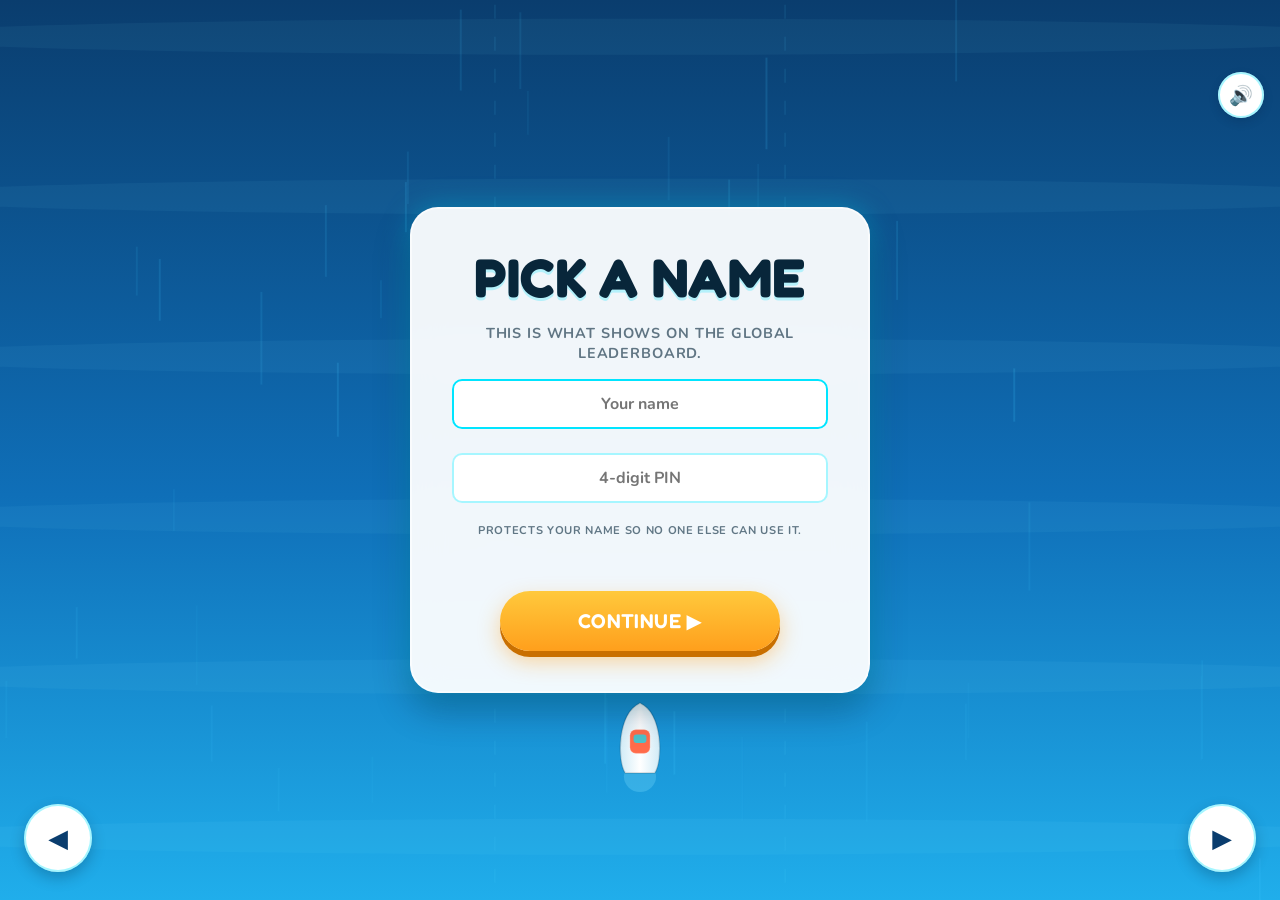
==== index.html @ 31ca4f51 "Update index.html" ====
<!DOCTYPE html>
<html lang="en">
<head>
<meta charset="UTF-8" />
<meta name="viewport" content="width=device-width, initial-scale=1, maximum-scale=1, user-scalable=no, viewport-fit=cover" />
<meta name="theme-color" content="#0A3D6E" />
<meta name="description" content="Icebreaker Run — dodge icebergs, unlock boats, and beat 50 levels in this bright arcade boat game." />
<title>Icebreaker Run</title>
<link rel="icon" href="/favicon.ico" sizes="any" />
<link rel="icon" type="image/png" sizes="16x16" href="/favicon-16x16.png" />
<link rel="icon" type="image/png" sizes="32x32" href="/favicon-32x32.png" />
<link rel="icon" type="image/png" sizes="192x192" href="/favicon-192x192.png" />
<link rel="apple-touch-icon" href="/apple-touch-icon.png" />
<!-- AdSense / H5 Games Ads — required on this page for adBreak() to worvk here,
     separate from the site-verification snippet on your root domain.
     data-adbreak-test="on" = TEST MODE: shows mock ads, no real requests sent.
     Remove that attribute once you're approved for H5 Games Ads and want live ads. -->
<script async data-adbreak-test="on" src="https://pagead2.googlesyndication.com/pagead/js/adsbygoogle.js?client=ca-pub-8361977653483407" crossorigin="anonymous"></script>
<!-- Monetag / PropellerAds Push SDK -->
<meta name="pushsdk" content="2bccb894e86cc6fc22b6e945ffdd00ef">
<script>
  window.adsbygoogle = window.adsbygoogle || [];
  var adBreak = adConfig = function (o) { adsbygoogle.push(o); };
</script>
<link rel="preconnect" href="https://fonts.googleapis.com" />
<link rel="preconnect" href="https://fonts.gstatic.com" crossorigin />
<link href="https://fonts.googleapis.com/css2?family=Fredoka:wght@500;600;700&family=Nunito:wght@600;700;800&display=swap" rel="stylesheet" />
<link rel="stylesheet" href="css/variables.css" />
<link rel="stylesheet" href="css/base.css" />
<link rel="stylesheet" href="css/ui.css" />
<link rel="stylesheet" href="css/responsive.css" />
</head>
<body>
<div id="game-root">
  <canvas id="game-canvas" aria-hidden="true"></canvas>

  <!-- HUD (visible during gameplay) -->
  <div id="hud">
    <div class="hud-scores" aria-live="polite">
      <div class="row"><span class="label">Score</span><span class="value" id="hud-score">0</span></div>
      <div class="row hud-row-secondary"><span class="icon">🪙</span><span class="value" id="hud-coins">0</span></div>
    </div>

    <!-- Survival Run: lives + health bar -->
    <div id="hud-survival" class="hud-survival hidden">
      <div id="hud-lives" class="hud-lives"></div>
      <div class="health-bar-track"><div id="hud-health-fill" class="health-bar-fill"></div></div>
    </div>

    <!-- Race Mode: live position + progress -->
    <div id="hud-race" class="hud-race hidden">
      <div id="hud-race-position" class="race-position-pill">1st</div>
      <div class="race-progress-track"><div id="hud-race-progress-fill" class="race-progress-fill"></div></div>
    </div>

    <div class="hud-ability" id="hud-ability">
      <button id="btn-ability" class="ability-btn hidden" aria-label="Activate ability">🛡️</button>
      <div id="hud-dodges" class="dodge-pill hidden">❄️ <span id="hud-dodges-count">3</span> DODGES</div>
      <div id="hud-shield-timer" class="shield-pill hidden">🛡️ <span id="hud-shield-seconds">5.0</span>s</div>
    </div>
    <div class="hud-actions">
      <button id="btn-pause" class="btn btn--icon" aria-label="Pause game">⏸</button>
    </div>
  </div>

  <!-- Active power-up effects strip -->
  <div id="hud-powerup-effects" class="hud-powerup-effects"></div>

  <!-- Mute toggle (always reachable) -->
  <button id="btn-mute" class="btn btn--icon" aria-label="Toggle sound" aria-pressed="false">🔊</button>

  <!-- Main Menu -->
  <section id="screen-menu" class="screen visible" aria-label="Main menu">
    <div class="panel panel--menu">
      <div class="coin-chip" id="menu-coin-chip"><span class="icon">🪙</span><span id="menu-coins">0</span></div>
      <h1 class="title">ICEBREAKER<br /><span class="title-accent">RUN</span></h1>
      <p class="subtitle">Dodge the ice. Outrun the cold.</p>
      <div class="menu-score">
        <span class="label">High Score</span>
        <span class="value" id="menu-high-score">0</span>
      </div>
      <button id="btn-play-menu" class="btn btn--primary btn--pulse">▶ PLAY</button>
      <button id="btn-boat-shop-open-menu" class="btn btn--secondary">🚤 SHOP</button>
      <button id="btn-leaderboard-open-menu" class="btn btn--secondary">🏆 LEADERBOARD</button>
    </div>
    <div class="menu-bottom-bar">
      <div class="menu-bottom-bar-tray">
        <button id="btn-redeem-open" class="menu-bottom-btn" aria-label="Redeem code">
          <span class="menu-bottom-btn-icon">🎁</span>
          <span class="menu-bottom-btn-label">CODES</span>
        </button>
        <button id="btn-settings-open" class="menu-bottom-btn" aria-label="Settings">
          <span class="menu-bottom-btn-icon">⚙️</span>
          <span class="menu-bottom-btn-label">SETTINGS</span>
        </button>
        <button id="btn-play" class="menu-bottom-btn menu-bottom-btn--play btn--pulse" aria-label="Play">
          <span class="menu-bottom-btn-icon menu-bottom-btn-icon--play">▶</span>
          <span class="menu-bottom-btn-label">PLAY</span>
        </button>
        <button id="btn-leaderboard-open" class="menu-bottom-btn" aria-label="Leaderboard">
          <span class="menu-bottom-btn-icon">🏆</span>
          <span class="menu-bottom-btn-label">RANKS</span>
        </button>
        <button id="btn-boat-shop-open" class="menu-bottom-btn" aria-label="Shop">
          <span class="menu-bottom-btn-icon">🚤</span>
          <span class="menu-bottom-btn-label">SHOP</span>
        </button>
      </div>
    </div>
  </section>

  <!-- Mode Select -->
  <section id="screen-mode-select" class="screen" aria-label="Select game mode">
    <div class="panel panel--wide">
      <div class="panel-header">
        <button id="btn-mode-select-back" class="btn btn--icon" aria-label="Back">←</button>
        <h2 class="title title--sm">SELECT MODE</h2>
        <div class="spacer"></div>
      </div>
      <div class="mode-carousel-wrap">
        <button id="btn-mode-prev" class="mode-nav-arrow" aria-label="Previous modes">‹</button>
        <div id="mode-carousel" class="mode-carousel">
          <div class="mode-page">
            <button id="btn-mode-endless" class="mode-card">
              <span class="mode-card-icon">♾️</span>
              <span class="mode-card-title">ENDLESS</span>
            </button>
            <button id="btn-mode-levels" class="mode-card">
              <span class="mode-card-icon">🏁</span>
              <span class="mode-card-title">LEVELS</span>
            </button>
          </div>
          <div class="mode-page">
            <button id="btn-mode-survival" class="mode-card">
              <span class="mode-card-icon">❤️</span>
              <span class="mode-card-title">SURVIVAL RUN</span>
            </button>
            <button id="btn-mode-race" class="mode-card">
              <span class="mode-card-icon">🚤</span>
              <span class="mode-card-title">RACE</span>
            </button>
          </div>
          <div class="mode-page">
            <button id="btn-mode-daily" class="mode-card mode-card--wide">
              <span class="mode-card-icon">🗓️</span>
              <span class="mode-card-title">DAILY CHALLENGE</span>
            </button>
          </div>
        </div>
        <button id="btn-mode-next" class="mode-nav-arrow" aria-label="Next modes">›</button>
      </div>
      <div id="mode-carousel-dots" class="mode-carousel-dots"></div>
    </div>
  </section>

  <!-- Level Select -->
  <section id="screen-level-select" class="screen" aria-label="Select level">
    <div class="panel panel--wide panel--scrollable">
      <div class="panel-header">
        <button id="btn-level-select-back" class="btn btn--icon" aria-label="Back">←</button>
        <h2 class="title title--sm">LEVELS</h2>
        <div class="coin-chip coin-chip--sm"><span class="icon">🪙</span><span id="level-select-coins">0</span></div>
      </div>
      <div id="level-grid" class="level-grid"></div>
    </div>
  </section>

  <!-- Boat / Obstacle Shop -->
  <section id="screen-boat-shop" class="screen" aria-label="Shop">
    <div class="panel panel--wide panel--scrollable">
      <div class="panel-header">
        <button id="btn-boat-shop-back" class="btn btn--icon" aria-label="Back">←</button>
        <h2 class="title title--sm">SHOP</h2>
        <div class="coin-chip coin-chip--sm"><span class="icon">🪙</span><span id="shop-coins">0</span></div>
      </div>
      <div class="shop-tabs">
        <button id="btn-shop-tab-boats" class="shop-tab shop-tab--active">🚤 BOATS</button>
        <button id="btn-shop-tab-obstacles" class="shop-tab">🧊 OBSTACLES</button>
        <button id="btn-shop-tab-iceberg-skins" class="shop-tab">❄️ ICE SKINS</button>
        <button id="btn-shop-tab-backgrounds" class="shop-tab">🌊 BACKGROUNDS</button>
      </div>
      <div id="boat-grid" class="boat-grid"></div>
      <div id="obstacle-grid" class="boat-grid hidden"></div>
      <div id="iceberg-skin-grid" class="boat-grid hidden"></div>
      <div id="background-grid" class="boat-grid hidden"></div>
    </div>
  </section>

  <!-- Pause Screen -->
  <section id="screen-pause" class="screen screen--overlay" aria-label="Paused">
    <div class="panel">
      <h2 class="title title--sm">PAUSED</h2>
      <div class="button-stack">
        <button id="btn-resume" class="btn btn--primary">▶ RESUME</button>
        <button id="btn-pause-main-menu" class="btn btn--secondary">MAIN MENU</button>
      </div>
    </div>
  </section>

  <!-- Level Complete Screen -->
  <section id="screen-level-complete" class="screen screen--overlay" aria-label="Level complete">
    <div class="panel panel--celebrate">
      <span class="badge badge--success visible">⭐ LEVEL COMPLETE!</span>
      <h2 class="title title--sm" id="levelcomplete-heading">LEVEL 1 COMPLETE!</h2>
      <div class="score-grid">
        <div class="score-block">
          <span class="label">Score</span>
          <span class="value" id="levelcomplete-score">0</span>
        </div>
        <div class="score-block">
          <span class="label">Reward</span>
          <span class="value value--gold" id="levelcomplete-coins">+10 🪙</span>
        </div>
      </div>
      <div class="button-stack">
        <button id="btn-next-level" class="btn btn--primary">NEXT LEVEL ▶</button>
        <button id="btn-level-complete-back" class="btn btn--secondary">BACK TO LEVELS</button>
      </div>
    </div>
  </section>

  <!-- Game Over Screen -->
  <section id="screen-gameover" class="screen screen--overlay" aria-label="Game over">
    <div class="panel">
      <span id="new-record-badge" class="badge">★ NEW HIGH SCORE!</span>
      <h2 class="title title--sm" id="gameover-heading">GAME OVER</h2>
      <div class="score-grid">
        <div class="score-block">
          <span class="label">Score</span>
          <span class="value" id="gameover-score">0</span>
        </div>
        <div class="score-block">
          <span class="label">Best</span>
          <span class="value" id="gameover-best">0</span>
        </div>
        <div class="score-block hidden" id="gameover-coins-block">
          <span class="label">Coins</span>
          <span class="value value--gold" id="gameover-coins">+0 🪙</span>
        </div>
      </div>
      <div class="button-stack">
        <button id="btn-watch-ad-revive" class="btn btn--revive hidden">📺 WATCH AD — REVIVE</button>
        <button id="btn-play-again" class="btn btn--primary">↻ RETRY</button>
        <button id="btn-share-score" class="btn btn--secondary">📤 SHARE SCORE</button>
        <button id="btn-gameover-main-menu" class="btn btn--secondary">MAIN MENU</button>
      </div>
    </div>
  </section>

  <!-- Survival Run: repair checkpoint modal -->
  <section id="screen-checkpoint" class="screen screen--overlay" aria-label="Repair checkpoint">
    <div class="panel">
      <span class="badge badge--success visible">🔧 CHECKPOINT</span>
      <h2 class="title title--sm">REPAIR YOUR BOAT?</h2>
      <div class="health-bar-track health-bar-track--modal"><div id="checkpoint-health-fill" class="health-bar-fill"></div></div>
      <p class="subtitle" id="checkpoint-health-label">HEALTH 100%</p>
      <div class="button-stack">
        <button id="btn-checkpoint-repair" class="btn btn--primary">🔧 REPAIR — 10 🪙</button>
        <button id="btn-checkpoint-skip" class="btn btn--secondary">SKIP</button>
      </div>
    </div>
  </section>

  <!-- Race Mode: countdown overlay -->
  <section id="screen-race-countdown" class="screen screen--overlay" aria-label="Race starting">
    <div class="panel panel--celebrate">
      <span class="badge badge--success visible">🚤 GET READY</span>
      <h2 class="title" id="race-countdown-number">3</h2>
    </div>
  </section>

  <!-- Race Mode: results screen -->
  <section id="screen-race-results" class="screen screen--overlay" aria-label="Race results">
    <div class="panel panel--celebrate">
      <span class="badge badge--success visible" id="race-results-badge">🏆 YOU WON!</span>
      <h2 class="title title--sm" id="race-results-heading">1ST PLACE</h2>
      <div class="score-grid">
        <div class="score-block">
          <span class="label">Score</span>
          <span class="value" id="race-results-score">0</span>
        </div>
        <div class="score-block">
          <span class="label">Reward</span>
          <span class="value value--gold" id="race-results-coins">+0 🪙</span>
        </div>
      </div>
      <div class="button-stack">
        <button id="btn-race-results-retry" class="btn btn--primary">↻ RACE AGAIN</button>
        <button id="btn-race-results-menu" class="btn btn--secondary">MAIN MENU</button>
      </div>
    </div>
  </section>

  <!-- Settings Screen -->
  <section id="screen-settings" class="screen screen--overlay" aria-label="Settings">
    <div class="panel">
      <div class="settings-header">
        <h2 class="title title--sm">SETTINGS</h2>
        <button id="btn-settings-close" class="btn btn--icon" aria-label="Close settings">✕</button>
      </div>
      <div class="settings-list">
        <div class="settings-row">
          <span class="settings-label">Sound Effects</span>
          <label class="switch">
            <input type="checkbox" id="toggle-sfx" checked />
            <span class="track"></span>
          </label>
        </div>
        <div class="settings-row">
          <span class="settings-label">Background Music</span>
          <label class="switch">
            <input type="checkbox" id="toggle-music" checked />
            <span class="track"></span>
          </label>
        </div>
        <div class="settings-row">
          <span class="settings-label">Touch Controls</span>
          <label class="switch">
            <input type="checkbox" id="toggle-touch" checked />
            <span class="track"></span>
          </label>
        </div>
        <div class="settings-row">
          <span class="settings-label">Reduced Effects</span>
          <label class="switch">
            <input type="checkbox" id="toggle-reduced-fx" />
            <span class="track"></span>
          </label>
        </div>
      </div>
    </div>
  </section>

  <!-- On-screen touch controls -->
  <div id="touch-controls">
    <button id="btn-left" class="touch-btn" aria-label="Move left">◀</button>
    <button id="btn-right" class="touch-btn" aria-label="Move right">▶</button>
  </div>

  <!-- First-launch username prompt (shown once, before the main menu, until
       a name is set) -->
  <section id="screen-username" class="screen" aria-label="Choose a username">
    <div class="panel">
      <h2 class="title title--sm">PICK A NAME</h2>
      <p class="subtitle">This is what shows on the global leaderboard.</p>
      <input
        id="username-input"
        class="text-input"
        type="text"
        maxlength="16"
        autocomplete="off"
        autocapitalize="off"
        spellcheck="false"
        placeholder="Your name"
      />
      <input
        id="username-pin-input"
        class="text-input"
        type="tel"
        inputmode="numeric"
        pattern="[0-9]*"
        maxlength="4"
        autocomplete="off"
        placeholder="4-digit PIN"
        style="margin-top: 8px;"
      />
      <p class="subtitle" style="font-size: 0.7rem; margin-top: 4px;">Protects your name so no one else can use it.</p>
      <p id="username-error" class="field-error"></p>
      <div class="button-stack">
        <button id="btn-username-submit" class="btn btn--primary">CONTINUE ▶</button>
      </div>
    </div>
  </section>

  <!-- Global Leaderboard -->
  <section id="screen-leaderboard" class="screen" aria-label="Leaderboard">
    <div class="panel panel--wide panel--scrollable">
      <div class="panel-header">
        <button id="btn-leaderboard-back" class="btn btn--icon" aria-label="Back">←</button>
        <h2 class="title title--sm">LEADERBOARD</h2>
        <div class="spacer"></div>
      </div>
      <div class="shop-tabs leaderboard-tabs">
        <button id="btn-leaderboard-tab-alltime" class="shop-tab shop-tab--active">ALL-TIME</button>
        <button id="btn-leaderboard-tab-daily" class="shop-tab">🗓️ DAILY</button>
        <button id="btn-leaderboard-tab-weekly" class="shop-tab">📅 WEEKLY</button>
      </div>
      <p id="leaderboard-status" class="subtitle hidden">Loading…</p>
      <div id="leaderboard-list" class="leaderboard-list"></div>
    </div>
  </section>

  <!-- Redeem Code -->
  <section id="screen-redeem" class="screen" aria-label="Redeem a code">
    <div class="panel">
      <h2 class="title title--sm">REDEEM CODE</h2>
      <p class="subtitle">Got a code? Enter it below.</p>
      <input
        id="redeem-input"
        class="text-input"
        type="text"
        maxlength="32"
        autocomplete="off"
        autocapitalize="off"
        spellcheck="false"
        placeholder="CODE"
      />
      <p id="redeem-error" class="field-error"></p>
      <div class="button-stack">
        <button id="btn-redeem-submit" class="btn btn--primary">REDEEM</button>
        <button id="btn-redeem-back" class="btn btn--secondary">BACK</button>
      </div>
    </div>
  </section>
</div>
<script type="module" src="js/main.js"></script>
</body>
</html>
---- css/variables.css ----
/* variables.css — design tokens shared across the whole UI
   v2: brighter, more saturated "mobile arcade game" palette. */

:root {
  --color-ocean-deep: #0A3D6E;
  --color-ocean-mid: #0F6FB8;
  --color-ocean-light: #20AEEB;

  --color-water-1: #3FC6FF;
  --color-water-2: #8CE8FF;

  --color-ice-light: #FFFFFF;
  --color-ice-mid: #D7F5FF;
  --color-ice-dark: #9FDCF2;

  --color-accent: #00E5FF;
  --color-accent-warm: #FFC93C;
  --color-danger: #FF4D6D;
  --color-success: #3CE87A;
  --color-gold: #FFD447;

  --color-text-primary: #08263A;
  --color-text-on-dark: #FFFFFF;
  --color-text-secondary: rgba(8, 38, 58, 0.62);
  --color-text-secondary-on-dark: rgba(255, 255, 255, 0.75);

  --panel-bg: rgba(255, 255, 255, 0.94);
  --panel-border: rgba(0, 229, 255, 0.35);
  --panel-blur: 16px;

  --radius-lg: 28px;
  --radius-md: 18px;
  --radius-sm: 10px;

  --shadow-glow: 0 0 28px rgba(0, 229, 255, 0.35);
  --shadow-soft: 0 16px 34px rgba(4, 30, 54, 0.35);

  --font-display: 'Fredoka', 'Segoe UI', system-ui, -apple-system, sans-serif;
  --font-body: 'Nunito', 'Segoe UI', system-ui, -apple-system, sans-serif;

  --transition-fast: 130ms ease;
  --transition-medium: 260ms cubic-bezier(0.22, 1, 0.36, 1);
  --transition-bounce: 420ms cubic-bezier(0.34, 1.56, 0.64, 1);

  --safe-top: env(safe-area-inset-top, 0px);
  --safe-bottom: env(safe-area-inset-bottom, 0px);
  --safe-left: env(safe-area-inset-left, 0px);
  --safe-right: env(safe-area-inset-right, 0px);
}
---- css/base.css ----
/* base.css — reset, layout, canvas */

* {
  box-sizing: border-box;
}

html,
body {
  margin: 0;
  padding: 0;
  width: 100%;
  height: 100%;
  overflow: hidden;
  background: var(--color-ocean-deep);
  color: var(--color-text-primary);
  font-family: var(--font-body);
  -webkit-tap-highlight-color: transparent;
  overscroll-behavior: none;
}

#game-root {
  position: relative;
  width: 100%;
  height: 100%;
  height: 100dvh;
  overflow: hidden;
  touch-action: none;
  background: var(--color-ocean-deep);
}

#game-canvas {
  position: absolute;
  inset: 0;
  display: block;
  width: 100%;
  height: 100%;
}

button {
  font-family: inherit;
  cursor: pointer;
  border: none;
  background: none;
  color: inherit;
}

button:focus-visible,
input:focus-visible,
a:focus-visible {
  outline: 3px solid var(--color-accent);
  outline-offset: 2px;
}

h1,
h2,
p {
  margin: 0;
}

.hidden {
  display: none !important;
}

@media (prefers-reduced-motion: reduce) {
  * {
    animation-duration: 0.01ms !important;
    animation-iteration-count: 1 !important;
    transition-duration: 0.01ms !important;
  }
}
---- css/ui.css ----
/* ui.css — HUD, menu, mode/level/shop screens, pause, game over, settings, touch controls */

.screen {
  position: absolute;
  inset: 0;
  display: none;
  align-items: center;
  justify-content: center;
  flex-direction: column;
  padding: calc(24px + var(--safe-top)) calc(20px + var(--safe-right)) calc(24px + var(--safe-bottom))
    calc(20px + var(--safe-left));
  text-align: center;
  z-index: 10;
  opacity: 0;
  transition: opacity var(--transition-medium);
  pointer-events: none;
}

.screen.visible {
  display: flex;
  opacity: 1;
  pointer-events: auto;
  /* #game-root sets touch-action:none globally so gameplay swipes don't
     trigger page scroll/zoom — but that inherits down into every overlay
     panel too, silently breaking touch-drag scrolling anywhere a list is
     taller than its container (level select, shop grids, leaderboard).
     Menus/lists aren't gameplay surfaces, so re-allow vertical touch
     panning here specifically. */
  touch-action: pan-y;
}

.screen--overlay {
  background: rgba(6, 26, 44, 0.55);
  backdrop-filter: blur(6px);
}

.panel {
  background: var(--panel-bg);
  border: 2px solid rgba(255, 255, 255, 0.6);
  border-radius: var(--radius-lg);
  box-shadow: var(--shadow-soft), var(--shadow-glow);
  backdrop-filter: blur(var(--panel-blur));
  padding: 32px 28px;
  max-width: 420px;
  width: 100%;
  display: flex;
  flex-direction: column;
  align-items: center;
  gap: 16px;
  animation: panelIn var(--transition-bounce) both;
  color: var(--color-text-primary);
}

.panel--menu {
  position: relative;
  padding-top: 44px;
}

.menu-ad-slot {
  width: 100%;
  max-width: 320px;
  margin: 4px auto 0;
  display: flex;
  justify-content: center;
  overflow: hidden;
}

.menu-bottom-bar {
  position: absolute;
  left: 0;
  right: 0;
  bottom: calc(20px + var(--safe-bottom));
  display: flex;
  justify-content: center;
  z-index: 2;
}

.menu-bottom-bar-tray {
  display: flex;
  align-items: center;
  gap: 6px;
  width: 100%;
  max-width: 460px;
  margin: 0 calc(16px + var(--safe-left)) 0 calc(16px + var(--safe-right));
  padding: 10px 14px;
  border-radius: 999px;
  background: rgba(255, 255, 255, 0.55);
  backdrop-filter: blur(6px);
  box-shadow: inset 0 0 0 1.5px rgba(255, 255, 255, 0.6), 0 6px 18px rgba(4, 30, 54, 0.16);
}

.menu-bottom-btn {
  display: flex;
  flex: 1;
  flex-direction: column;
  align-items: center;
  gap: 2px;
  background: none;
  border: none;
  padding: 4px 2px;
  color: var(--color-text-secondary);
  cursor: pointer;
}

.menu-bottom-btn-icon {
  width: 42px;
  height: 42px;
  display: flex;
  align-items: center;
  justify-content: center;
  border-radius: 50%;
  background: linear-gradient(160deg, #ffffff, #eaf7fd);
  box-shadow: inset 0 0 0 2px var(--panel-border), 0 3px 8px rgba(4, 30, 54, 0.14);
  font-size: 1.15rem;
  transition: transform var(--transition-fast), box-shadow var(--transition-fast);
}

.menu-bottom-btn:active .menu-bottom-btn-icon {
  transform: translateY(2px) scale(0.96);
  box-shadow: inset 0 0 0 2px var(--panel-border), 0 1px 4px rgba(4, 30, 54, 0.14);
}

.menu-bottom-btn-label {
  font-family: var(--font-display);
  font-size: 0.58rem;
  font-weight: 700;
  letter-spacing: 0.03em;
  color: var(--color-ocean-deep);
  opacity: 0.75;
}

/* --- Center PLAY button: bigger, elevated above the bar, primary color --- */

.menu-bottom-btn--play {
  transform: translateY(-16px);
}

.menu-bottom-btn-icon--play {
  width: 66px;
  height: 66px;
  font-size: 1.6rem;
  color: #ffffff;
  background: linear-gradient(180deg, var(--color-accent-warm), #ff9f1c);
  box-shadow: 0 5px 0 #c96f00, 0 8px 18px rgba(255, 159, 28, 0.45);
}

.menu-bottom-btn--play:active .menu-bottom-btn-icon--play {
  transform: translateY(3px) scale(0.97);
  box-shadow: 0 2px 0 #c96f00, 0 4px 10px rgba(255, 159, 28, 0.4);
}

.menu-bottom-btn--play .menu-bottom-btn-label {
  color: var(--color-accent-warm-deep, #c96f00);
  opacity: 1;
}

.panel--wide {
  max-width: 560px;
}

.panel--scrollable {
  max-height: min(88vh, 720px);
}

.panel--scrollable .level-grid,
.panel--scrollable .boat-grid {
  overflow-y: auto;
  padding-right: 4px;
}

.panel--celebrate {
  border-color: rgba(255, 212, 71, 0.75);
}

@keyframes panelIn {
  from {
    opacity: 0;
    transform: translateY(18px) scale(0.94);
  }
  to {
    opacity: 1;
    transform: translateY(0) scale(1);
  }
}

/* --- Title / branding --- */

.title {
  font-family: var(--font-display);
  font-size: clamp(2.1rem, 8.5vw, 3.2rem);
  font-weight: 700;
  letter-spacing: 0.01em;
  color: var(--color-text-primary);
  text-shadow: 0 3px 0 rgba(0, 229, 255, 0.25);
  line-height: 1.05;
}

.title--sm {
  font-size: clamp(1.3rem, 6vw, 1.7rem);
}

.title-accent {
  color: var(--color-ocean-mid);
}

.subtitle {
  color: var(--color-text-secondary);
  font-weight: 700;
  font-size: 0.9rem;
  letter-spacing: 0.06em;
  text-transform: uppercase;
}

/* --- Buttons --- */

.btn {
  position: relative;
  display: inline-flex;
  align-items: center;
  justify-content: center;
  gap: 8px;
  padding: 16px 32px;
  border-radius: 999px;
  font-family: var(--font-display);
  font-size: 1.05rem;
  font-weight: 600;
  letter-spacing: 0.02em;
  color: #ffffff;
  background: linear-gradient(180deg, var(--color-water-1), var(--color-ocean-mid));
  box-shadow: 0 6px 0 rgba(6, 60, 100, 0.55), 0 10px 20px rgba(6, 60, 100, 0.3);
  transition: transform var(--transition-fast), box-shadow var(--transition-fast);
  width: 100%;
  max-width: 280px;
}

.btn:hover {
  transform: translateY(-2px);
}

.btn:active {
  transform: translateY(3px);
  box-shadow: 0 3px 0 rgba(6, 60, 100, 0.55), 0 4px 10px rgba(6, 60, 100, 0.25);
}

.btn:disabled {
  opacity: 0.45;
  cursor: not-allowed;
  transform: none !important;
  box-shadow: none !important;
}

.btn--primary {
  font-size: 1.25rem;
  padding: 18px 40px;
  background: linear-gradient(180deg, var(--color-accent-warm), #ff9f1c);
  box-shadow: 0 6px 0 #c96f00, 0 10px 22px rgba(255, 159, 28, 0.45);
}

.btn--pulse {
  animation: btnPulse 1.8s ease-in-out infinite;
}

@keyframes btnPulse {
  0%,
  100% {
    transform: scale(1);
  }
  50% {
    transform: scale(1.035);
  }
}

.btn--secondary {
  background: #eef8fd;
  color: var(--color-ocean-deep);
  box-shadow: inset 0 0 0 2px var(--panel-border), 0 4px 0 rgba(0, 0, 0, 0.05);
}

.btn--revive {
  background: linear-gradient(180deg, #7c5cff, #5a3df0);
  box-shadow: 0 6px 0 #3d29ad, 0 10px 22px rgba(90, 61, 240, 0.4);
}

.btn--icon {
  width: 46px;
  height: 46px;
  min-width: 46px;
  border-radius: 50%;
  padding: 0;
  background: #ffffff;
  color: var(--color-ocean-deep);
  box-shadow: inset 0 0 0 2px var(--panel-border), 0 4px 10px rgba(4, 30, 54, 0.18);
  font-size: 1.2rem;
}

.btn--card {
  max-width: none;
  padding: 10px 18px;
  font-size: 0.85rem;
  width: auto;
}

/* --- Coin chip --- */

.coin-chip {
  display: inline-flex;
  align-items: center;
  gap: 6px;
  background: linear-gradient(180deg, #fff6d9, var(--color-gold));
  color: #6b4b00;
  font-family: var(--font-display);
  font-weight: 600;
  font-size: 1rem;
  padding: 8px 16px;
  border-radius: 999px;
  box-shadow: 0 4px 0 #d9a600, inset 0 1px 0 rgba(255, 255, 255, 0.8);
}

.coin-chip--sm {
  font-size: 0.85rem;
  padding: 6px 12px;
}

#menu-coin-chip {
  position: absolute;
  top: -18px;
  left: 50%;
  transform: translateX(-50%);
}

/* --- Menu screen --- */

.menu-score {
  display: flex;
  flex-direction: column;
  gap: 2px;
  margin: 4px 0 6px;
}

.menu-score .label {
  font-size: 0.75rem;
  font-weight: 700;
  letter-spacing: 0.1em;
  text-transform: uppercase;
  color: var(--color-text-secondary);
}

.menu-score .value {
  font-family: var(--font-display);
  font-size: 1.9rem;
  font-weight: 600;
  color: var(--color-ocean-mid);
}

/* --- Panel header (mode select / level select / boat shop) --- */

.panel-header {
  display: flex;
  align-items: center;
  justify-content: space-between;
  width: 100%;
  margin-bottom: 4px;
}

.panel-header .spacer {
  width: 46px;
}

/* --- Mode select --- */

.mode-carousel-wrap {
  display: flex;
  align-items: center;
  gap: 6px;
  width: 100%;
}

.mode-carousel {
  display: flex;
  flex: 1 1 auto;
  min-width: 0;
  overflow-x: auto;
  overflow-y: hidden;
  scroll-snap-type: x mandatory;
  -webkit-overflow-scrolling: touch;
  scrollbar-width: none;
  scroll-behavior: smooth;
}

.mode-carousel::-webkit-scrollbar {
  display: none;
}

.mode-page {
  flex: 0 0 100%;
  scroll-snap-align: start;
  display: grid;
  grid-template-columns: repeat(2, 1fr);
  gap: 12px;
}

.mode-nav-arrow {
  flex: 0 0 auto;
  width: 34px;
  height: 34px;
  border-radius: 999px;
  background: #ffffff;
  box-shadow: 0 3px 0 rgba(6, 60, 100, 0.15);
  font-size: 1.3rem;
  line-height: 1;
  display: flex;
  align-items: center;
  justify-content: center;
  color: var(--color-ocean-deep);
  transition: transform var(--transition-fast);
}

.mode-nav-arrow:active {
  transform: translateY(2px);
}

.mode-carousel-dots {
  display: flex;
  justify-content: center;
  gap: 6px;
  margin-top: 14px;
}

.mode-dot {
  width: 7px;
  height: 7px;
  border-radius: 999px;
  background: rgba(6, 60, 100, 0.25);
  transition: width var(--transition-fast), background var(--transition-fast);
}

.mode-dot--active {
  width: 18px;
  background: var(--color-ocean-mid);
}

.mode-card {
  display: flex;
  flex-direction: column;
  align-items: center;
  justify-content: center;
  gap: 12px;
  aspect-ratio: 1 / 0.85;
  padding: 20px 10px;
  border-radius: var(--radius-lg, 20px);
  background: linear-gradient(160deg, #eafcff, #d3f1ff);
  box-shadow: inset 0 0 0 2px var(--panel-border), 0 6px 0 rgba(0, 0, 0, 0.08);
  transition: transform var(--transition-fast), box-shadow var(--transition-fast);
  text-align: center;
  min-width: 0;
}

.mode-card:hover {
  transform: translateY(-3px);
  box-shadow: inset 0 0 0 2px var(--panel-border), 0 9px 0 rgba(0, 0, 0, 0.08);
}

.mode-card:active {
  transform: translateY(3px);
  box-shadow: inset 0 0 0 2px var(--panel-border), 0 3px 0 rgba(0, 0, 0, 0.08);
}

.mode-card-icon {
  display: flex;
  align-items: center;
  justify-content: center;
  width: 56px;
  height: 56px;
  border-radius: 50%;
  font-size: 1.9rem;
  background: #ffffff;
  box-shadow: inset 0 0 0 2px var(--panel-border);
}

.mode-card-title {
  font-family: var(--font-display);
  font-size: 1.05rem;
  font-weight: 700;
  letter-spacing: 0.02em;
  color: var(--color-ocean-deep);
}

.mode-card--wide {
  grid-column: 1 / -1;
  aspect-ratio: auto;
  padding: 22px;
}

/* --- Level select grid --- */

.level-grid {
  display: grid;
  grid-template-columns: repeat(5, 1fr);
  gap: 10px;
  width: 100%;
  max-height: 60vh;
}

.level-tile {
  position: relative;
  aspect-ratio: 1;
  border-radius: var(--radius-sm);
  background: linear-gradient(160deg, #eafcff, #cdeeff);
  box-shadow: inset 0 0 0 2px var(--panel-border), 0 4px 0 rgba(0, 0, 0, 0.06);
  display: flex;
  align-items: center;
  justify-content: center;
  font-family: var(--font-display);
  font-weight: 600;
  font-size: 1.05rem;
  color: var(--color-ocean-deep);
  transition: transform var(--transition-fast);
}

.level-tile:not(:disabled):active {
  transform: scale(0.92);
}

.level-tile--locked {
  background: #e7edf1;
  box-shadow: inset 0 0 0 2px rgba(8, 38, 58, 0.08);
  color: rgba(8, 38, 58, 0.35);
}

.level-tile-lock {
  font-size: 1rem;
  opacity: 0.55;
}

.level-tile--completed {
  background: linear-gradient(160deg, #fff6d9, #ffe28a);
  box-shadow: inset 0 0 0 2px var(--color-gold), 0 4px 0 rgba(0, 0, 0, 0.06);
}

.level-tile-star {
  position: absolute;
  top: 2px;
  right: 4px;
  font-size: 0.7rem;
  color: #c98a00;
}

/* --- Boat shop grid --- */

.boat-grid {
  display: grid;
  grid-template-columns: repeat(2, 1fr);
  gap: 14px;
  width: 100%;
  max-height: 64vh;
}

.boat-card {
  display: flex;
  flex-direction: column;
  align-items: center;
  gap: 8px;
  padding: 16px 12px;
  border-radius: var(--radius-md);
  background: #f5fbfe;
  box-shadow: inset 0 0 0 2px var(--panel-border), 0 4px 0 rgba(0, 0, 0, 0.05);
}

.boat-card--equipped {
  box-shadow: inset 0 0 0 2.5px var(--color-success), 0 4px 0 rgba(0, 0, 0, 0.05);
}

.boat-card-swatch {
  display: block;
  width: 100%;
  height: 92px;
  border-radius: var(--radius-sm);
  border: 2px solid;
}

.boat-card-name {
  font-family: var(--font-display);
  font-weight: 600;
  font-size: 0.95rem;
  color: var(--color-ocean-deep);
}

.boat-card-ability {
  font-size: 0.72rem;
  color: var(--color-text-secondary);
  font-weight: 700;
  min-height: 28px;
}

.boat-card-action {
  width: 100%;
  display: flex;
  justify-content: center;
}

.boat-card-equipped-badge {
  font-size: 0.75rem;
  font-weight: 800;
  color: #1e9e4c;
  letter-spacing: 0.03em;
}

/* Race results: satisfying pop + settle for the coin reward line. */
.coin-reward-pop {
  display: inline-block;
  animation: coinRewardPop 0.6s cubic-bezier(0.34, 1.56, 0.64, 1) both;
}

@keyframes coinRewardPop {
  0% {
    opacity: 0;
    transform: scale(0.4) translateY(10px);
  }
  60% {
    opacity: 1;
    transform: scale(1.15) translateY(0);
  }
  100% {
    opacity: 1;
    transform: scale(1) translateY(0);
  }
}

.purchase-flash {
  position: absolute;
  top: 50%;
  left: 50%;
  transform: translate(-50%, -50%);
  background: var(--color-gold);
  color: #6b4b00;
  font-family: var(--font-display);
  font-weight: 700;
  font-size: 1.4rem;
  padding: 14px 28px;
  border-radius: 999px;
  box-shadow: 0 10px 24px rgba(0, 0, 0, 0.3);
  animation: purchasePop 0.9s ease forwards;
  pointer-events: none;
  z-index: 20;
}

@keyframes purchasePop {
  0% {
    opacity: 0;
    transform: translate(-50%, -50%) scale(0.6);
  }
  20% {
    opacity: 1;
    transform: translate(-50%, -50%) scale(1.08);
  }
  75% {
    opacity: 1;
    transform: translate(-50%, -50%) scale(1);
  }
  100% {
    opacity: 0;
    transform: translate(-50%, -60%) scale(1);
  }
}

/* --- HUD --- */

#hud {
  position: absolute;
  top: 0;
  left: 0;
  right: 0;
  display: none;
  justify-content: space-between;
  align-items: flex-start;
  padding: calc(16px + var(--safe-top)) calc(16px + var(--safe-right)) 0 calc(16px + var(--safe-left));
  z-index: 5;
  pointer-events: none;
}

#hud.visible {
  display: flex;
}

.hud-scores {
  display: flex;
  flex-direction: column;
  gap: 4px;
  background: #ffffff;
  box-shadow: inset 0 0 0 2px var(--panel-border), 0 4px 12px rgba(4, 30, 54, 0.18);
  border-radius: var(--radius-md);
  padding: 10px 16px;
  pointer-events: auto;
}

.hud-scores .row {
  display: flex;
  gap: 8px;
  align-items: baseline;
  font-variant-numeric: tabular-nums;
}

.hud-row-secondary {
  align-items: center;
  font-family: var(--font-display);
  font-weight: 600;
  color: #6b4b00;
}

.hud-scores .row .label {
  font-size: 0.68rem;
  font-weight: 800;
  letter-spacing: 0.08em;
  text-transform: uppercase;
  color: var(--color-text-secondary);
  min-width: 40px;
  text-align: left;
}

.hud-scores .row .value {
  font-family: var(--font-display);
  font-size: clamp(1rem, 4.5vw, 1.4rem);
  font-weight: 600;
  color: var(--color-ocean-deep);
}

.hud-ability {
  display: flex;
  flex-direction: column;
  align-items: center;
  gap: 6px;
  pointer-events: auto;
  margin-top: 2px;
}

.ability-btn {
  width: 58px;
  height: 58px;
  border-radius: 50%;
  font-size: 1.6rem;
  background: radial-gradient(circle at 35% 30%, #e6e2ff, #7c5cff);
  box-shadow: 0 6px 0 #4a34c9, 0 10px 20px rgba(90, 61, 240, 0.45);
  animation: abilityGlow 1.6s ease-in-out infinite;
}

@keyframes abilityGlow {
  0%,
  100% {
    filter: brightness(1);
  }
  50% {
    filter: brightness(1.25);
  }
}

.dodge-pill,
.shield-pill {
  font-family: var(--font-display);
  font-weight: 600;
  font-size: 0.85rem;
  background: #ffffff;
  color: var(--color-ocean-deep);
  padding: 6px 12px;
  border-radius: 999px;
  box-shadow: inset 0 0 0 2px var(--panel-border), 0 4px 10px rgba(4, 30, 54, 0.15);
  white-space: nowrap;
}

.shield-pill {
  box-shadow: inset 0 0 0 2px var(--color-accent), 0 4px 10px rgba(4, 30, 54, 0.15);
  animation: abilityGlow 0.9s ease-in-out infinite;
}

.hud-actions {
  display: flex;
  gap: 10px;
  pointer-events: auto;
}

/* --- Pause / Game over / Level complete shared --- */

.badge {
  display: none;
  padding: 8px 16px;
  border-radius: 999px;
  background: linear-gradient(180deg, #ffe58a, #ffb347);
  color: #5a3a00;
  font-family: var(--font-display);
  font-weight: 600;
  font-size: 0.85rem;
  letter-spacing: 0.03em;
  box-shadow: 0 6px 16px rgba(255, 179, 71, 0.45);
  animation: badgePulse 1.6s ease-in-out infinite;
}

.badge.visible {
  display: inline-flex;
}

.badge--success {
  background: linear-gradient(180deg, #baffd6, var(--color-success));
  color: #0d5a2c;
  box-shadow: 0 6px 16px rgba(60, 232, 122, 0.45);
}

@keyframes badgePulse {
  0%,
  100% {
    transform: scale(1);
  }
  50% {
    transform: scale(1.05);
  }
}

.score-grid {
  display: flex;
  gap: 28px;
  margin: 6px 0;
}

.score-grid .score-block {
  display: flex;
  flex-direction: column;
  gap: 4px;
}

.score-grid .label {
  font-size: 0.72rem;
  font-weight: 800;
  letter-spacing: 0.1em;
  text-transform: uppercase;
  color: var(--color-text-secondary);
}

.score-grid .value {
  font-family: var(--font-display);
  font-size: 1.7rem;
  font-weight: 600;
  color: var(--color-ocean-deep);
}

.value--gold {
  color: #c98a00 !important;
}

.button-stack {
  display: flex;
  flex-direction: column;
  gap: 12px;
  width: 100%;
  align-items: center;
  margin-top: 6px;
}

/* --- Settings --- */

.settings-list {
  width: 100%;
  display: flex;
  flex-direction: column;
  gap: 4px;
  margin: 8px 0;
}

.settings-row {
  display: flex;
  align-items: center;
  justify-content: space-between;
  padding: 12px 4px;
  border-bottom: 1px solid rgba(8, 38, 58, 0.1);
}

.settings-row:last-child {
  border-bottom: none;
}

.settings-row .settings-label {
  font-size: 0.95rem;
  font-weight: 700;
  color: var(--color-text-primary);
}

/* Toggle switch */
.switch {
  position: relative;
  display: inline-block;
  width: 46px;
  height: 26px;
  flex-shrink: 0;
}

.switch input {
  opacity: 0;
  width: 0;
  height: 0;
}

.switch .track {
  position: absolute;
  inset: 0;
  background: rgba(8, 38, 58, 0.15);
  border-radius: 999px;
  transition: background var(--transition-fast);
}

.switch .track::before {
  content: '';
  position: absolute;
  height: 20px;
  width: 20px;
  left: 3px;
  top: 3px;
  background: white;
  border-radius: 50%;
  transition: transform var(--transition-fast);
  box-shadow: 0 2px 4px rgba(0, 0, 0, 0.3);
}

.switch input:checked + .track {
  background: var(--color-accent);
}

.switch input:checked + .track::before {
  transform: translateX(20px);
}

.settings-header {
  display: flex;
  align-items: center;
  justify-content: space-between;
  width: 100%;
}

/* --- Touch controls --- */

#touch-controls {
  position: absolute;
  bottom: calc(28px + var(--safe-bottom));
  left: 0;
  right: 0;
  display: flex;
  justify-content: space-between;
  padding: 0 calc(24px + var(--safe-left)) 0 calc(24px + var(--safe-right));
  z-index: 6;
  pointer-events: none;
}

#touch-controls.hidden {
  display: none;
}

.touch-btn {
  pointer-events: auto;
  width: 68px;
  height: 68px;
  border-radius: 50%;
  background: #ffffff;
  box-shadow: inset 0 0 0 2px var(--panel-border), 0 6px 14px rgba(4, 30, 54, 0.25);
  color: var(--color-ocean-deep);
  font-size: 1.6rem;
  display: flex;
  align-items: center;
  justify-content: center;
  transition: transform var(--transition-fast), background var(--transition-fast);
  user-select: none;
}

.touch-btn:active {
  transform: scale(0.9);
  background: var(--color-accent);
  color: #ffffff;
}

/* --- Mute button placement on menu --- */

#btn-mute {
  position: absolute;
  /* Stacked below the HUD pause button (46px tall + 10px gap) so the two
     top-right icon buttons never overlap on narrow/mobile viewports. */
  top: calc(16px + var(--safe-top) + 46px + 10px);
  right: calc(16px + var(--safe-right));
  z-index: 7;
}

/* --- Shop tabs (Boats / Obstacles) --- */

.shop-tabs {
  display: flex;
  flex-wrap: wrap;
  gap: 8px;
  width: 100%;
  margin-bottom: 4px;
}

.shop-tab {
  flex: 1 1 45%;
  min-width: 0;
  padding: 9px 6px;
  border-radius: var(--radius-sm);
  background: #eef8fd;
  color: var(--color-text-secondary);
  font-family: var(--font-display);
  font-weight: 600;
  font-size: 0.78rem;
  white-space: nowrap;
  box-shadow: inset 0 0 0 2px transparent;
  transition: background var(--transition-fast), color var(--transition-fast);
}

.shop-tab--active {
  background: linear-gradient(180deg, var(--color-water-1), var(--color-ocean-mid));
  color: #ffffff;
  box-shadow: 0 3px 0 rgba(6, 60, 100, 0.4);
}

.leaderboard-tabs .shop-tab {
  flex: 1 1 0;
  font-size: 0.72rem;
  padding: 8px 4px;
}

.boat-card-desc {
  font-size: 0.68rem;
  color: var(--color-text-secondary);
  font-weight: 700;
  min-height: 24px;
}

/* --- Survival Run HUD: lives + health bar --- */

.hud-survival {
  position: absolute;
  top: calc(16px + var(--safe-top));
  left: 50%;
  transform: translateX(-50%);
  display: flex;
  flex-direction: column;
  align-items: center;
  gap: 4px;
  pointer-events: none;
}

.hud-survival.hidden {
  display: none;
}

.hud-lives {
  display: flex;
  gap: 4px;
  font-size: 1.1rem;
}

.hud-lives .life-icon--lost {
  opacity: 0.25;
  filter: grayscale(1);
}

.health-bar-track {
  width: 140px;
  height: 12px;
  border-radius: 999px;
  background: rgba(255, 255, 255, 0.85);
  box-shadow: inset 0 0 0 2px var(--panel-border);
  overflow: hidden;
}

.health-bar-track--modal {
  width: 100%;
  height: 16px;
  margin-top: 4px;
}

.health-bar-fill {
  height: 100%;
  width: 100%;
  background: linear-gradient(90deg, var(--color-success), #1e9e4c);
  transition: width var(--transition-fast), background var(--transition-fast);
}

.health-bar-fill--low {
  background: linear-gradient(90deg, var(--color-danger), #b8253f);
}

/* --- Race Mode HUD: position + progress --- */

.hud-race {
  position: absolute;
  top: calc(16px + var(--safe-top));
  left: 50%;
  transform: translateX(-50%);
  display: flex;
  flex-direction: column;
  align-items: center;
  gap: 4px;
  pointer-events: none;
}

.hud-race.hidden {
  display: none;
}

.race-position-pill {
  font-family: var(--font-display);
  font-weight: 700;
  font-size: 1rem;
  background: linear-gradient(180deg, #fff6d9, var(--color-gold));
  color: #6b4b00;
  padding: 4px 14px;
  border-radius: 999px;
  box-shadow: 0 3px 0 #d9a600;
}

.race-progress-track {
  width: 160px;
  height: 8px;
  border-radius: 999px;
  background: rgba(255, 255, 255, 0.85);
  box-shadow: inset 0 0 0 2px var(--panel-border);
  overflow: hidden;
}

.race-progress-fill {
  height: 100%;
  width: 0%;
  background: linear-gradient(90deg, var(--color-accent), var(--color-ocean-mid));
  transition: width 80ms linear;
}

/* --- Active power-up effects strip --- */

.hud-powerup-effects {
  position: absolute;
  bottom: calc(112px + var(--safe-bottom));
  left: 0;
  right: 0;
  display: flex;
  justify-content: center;
  gap: 6px;
  z-index: 6;
  pointer-events: none;
  touch-action: none;
  flex-wrap: nowrap;
  overflow: hidden;
  max-height: 32px;
  padding: 0 12px;
}

.powerup-pill {
  display: inline-flex;
  align-items: center;
  gap: 5px;
  background: #ffffff;
  font-family: var(--font-display);
  font-weight: 600;
  font-size: 0.78rem;
  padding: 5px 10px;
  border-radius: 999px;
  box-shadow: 0 4px 10px rgba(4, 30, 54, 0.2);
  color: var(--color-ocean-deep);
  animation: badgePulse 1.4s ease-in-out infinite;
  white-space: nowrap;
  flex-shrink: 1;
  min-width: 0;
}

.powerup-pill span:last-child {
  overflow: hidden;
  text-overflow: ellipsis;
}

@media (max-width: 380px) {
  .powerup-pill {
    font-size: 0.68rem;
    padding: 4px 8px;
    gap: 3px;
  }
}

/* --- Race countdown --- */

#race-countdown-number {
  font-size: clamp(3.5rem, 20vw, 6rem);
  color: var(--color-ocean-mid);
  animation: btnPulse 0.9s ease-in-out infinite;
}

/* --- Username entry --- */

.text-input {
  width: 100%;
  padding: 14px 16px;
  border: none;
  border-radius: var(--radius-sm);
  background: #ffffff;
  box-shadow: inset 0 0 0 2px var(--panel-border);
  font-family: var(--font-body);
  font-size: 1rem;
  font-weight: 700;
  color: var(--color-ocean-deep);
  text-align: center;
}

.text-input:focus {
  outline: none;
  box-shadow: inset 0 0 0 2px var(--color-accent);
}

.field-error {
  min-height: 1.2em;
  font-size: 0.78rem;
  font-weight: 700;
  color: var(--color-danger);
  text-align: center;
}

/* --- Leaderboard --- */

.leaderboard-list {
  display: flex;
  flex-direction: column;
  gap: 8px;
  width: 100%;
  max-height: 60vh;
  overflow-y: auto;
}

.leaderboard-row {
  display: grid;
  grid-template-columns: 32px 1fr auto;
  align-items: center;
  gap: 10px;
  padding: 10px 14px;
  border-radius: var(--radius-sm);
  background: #eafcff;
  box-shadow: inset 0 0 0 2px var(--panel-border);
}

.leaderboard-row:nth-child(1) {
  background: linear-gradient(160deg, #fff5d6, #ffe58a);
}

.leaderboard-row:nth-child(2) {
  background: linear-gradient(160deg, #eef2f5, #dbe2e8);
}

.leaderboard-row:nth-child(3) {
  background: linear-gradient(160deg, #fbe9dd, #f0cdb2);
}

.leaderboard-rank {
  font-family: var(--font-display);
  font-weight: 700;
  color: var(--color-text-secondary);
  text-align: center;
}

.leaderboard-name {
  font-weight: 700;
  color: var(--color-ocean-deep);
  overflow: hidden;
  text-overflow: ellipsis;
  white-space: nowrap;
}

.leaderboard-score {
  font-family: var(--font-display);
  font-variant-numeric: tabular-nums;
  font-weight: 700;
  color: var(--color-ocean-deep);
}
---- css/responsive.css ----
/* responsive.css — breakpoints for tablets, desktop, and landscape phones */

/* Small phones — tighten panel padding and grids */
@media (max-width: 360px) {
  .panel {
    padding: 24px 16px;
  }
  .btn {
    padding: 14px 24px;
    font-size: 0.95rem;
  }
  .touch-btn {
    width: 58px;
    height: 58px;
    font-size: 1.3rem;
  }
  .level-grid {
    grid-template-columns: repeat(4, 1fr);
    gap: 8px;
  }
  .boat-grid {
    grid-template-columns: repeat(2, 1fr);
    gap: 10px;
  }
}

/* Tablets and up */
@media (min-width: 600px) {
  .panel {
    max-width: 460px;
    padding: 40px 40px;
  }
  .panel--wide {
    max-width: 600px;
  }
  .title {
    font-size: 3.4rem;
  }
  .level-grid {
    grid-template-columns: repeat(6, 1fr);
  }
  .boat-grid {
    grid-template-columns: repeat(3, 1fr);
  }
}

/* Desktop — #game-root already fills the viewport (see base.css); no
   letterboxing override needed here anymore. Lane width scales naturally
   from CONFIG.GAME.LANE_MARGIN_RATIO in js/config.js, same as mobile. */

/* Landscape phones/tablets — game is still portrait-oriented internally,
   but keep the play column centered and avoid overly wide panels */
@media (orientation: landscape) and (max-height: 500px) {
  #game-root {
    max-width: 420px;
    margin: 0 auto;
  }

  body {
    display: flex;
    align-items: center;
    justify-content: center;
    background: #0a3d6e;
  }

  .panel {
    padding: 18px 22px;
    gap: 10px;
  }

  .panel--scrollable {
    max-height: 84vh;
  }

  .title {
    font-size: 1.8rem;
  }

  #touch-controls {
    bottom: 14px;
  }

  .level-grid {
    max-height: 40vh;
  }

  .boat-grid {
    max-height: 40vh;
  }
}
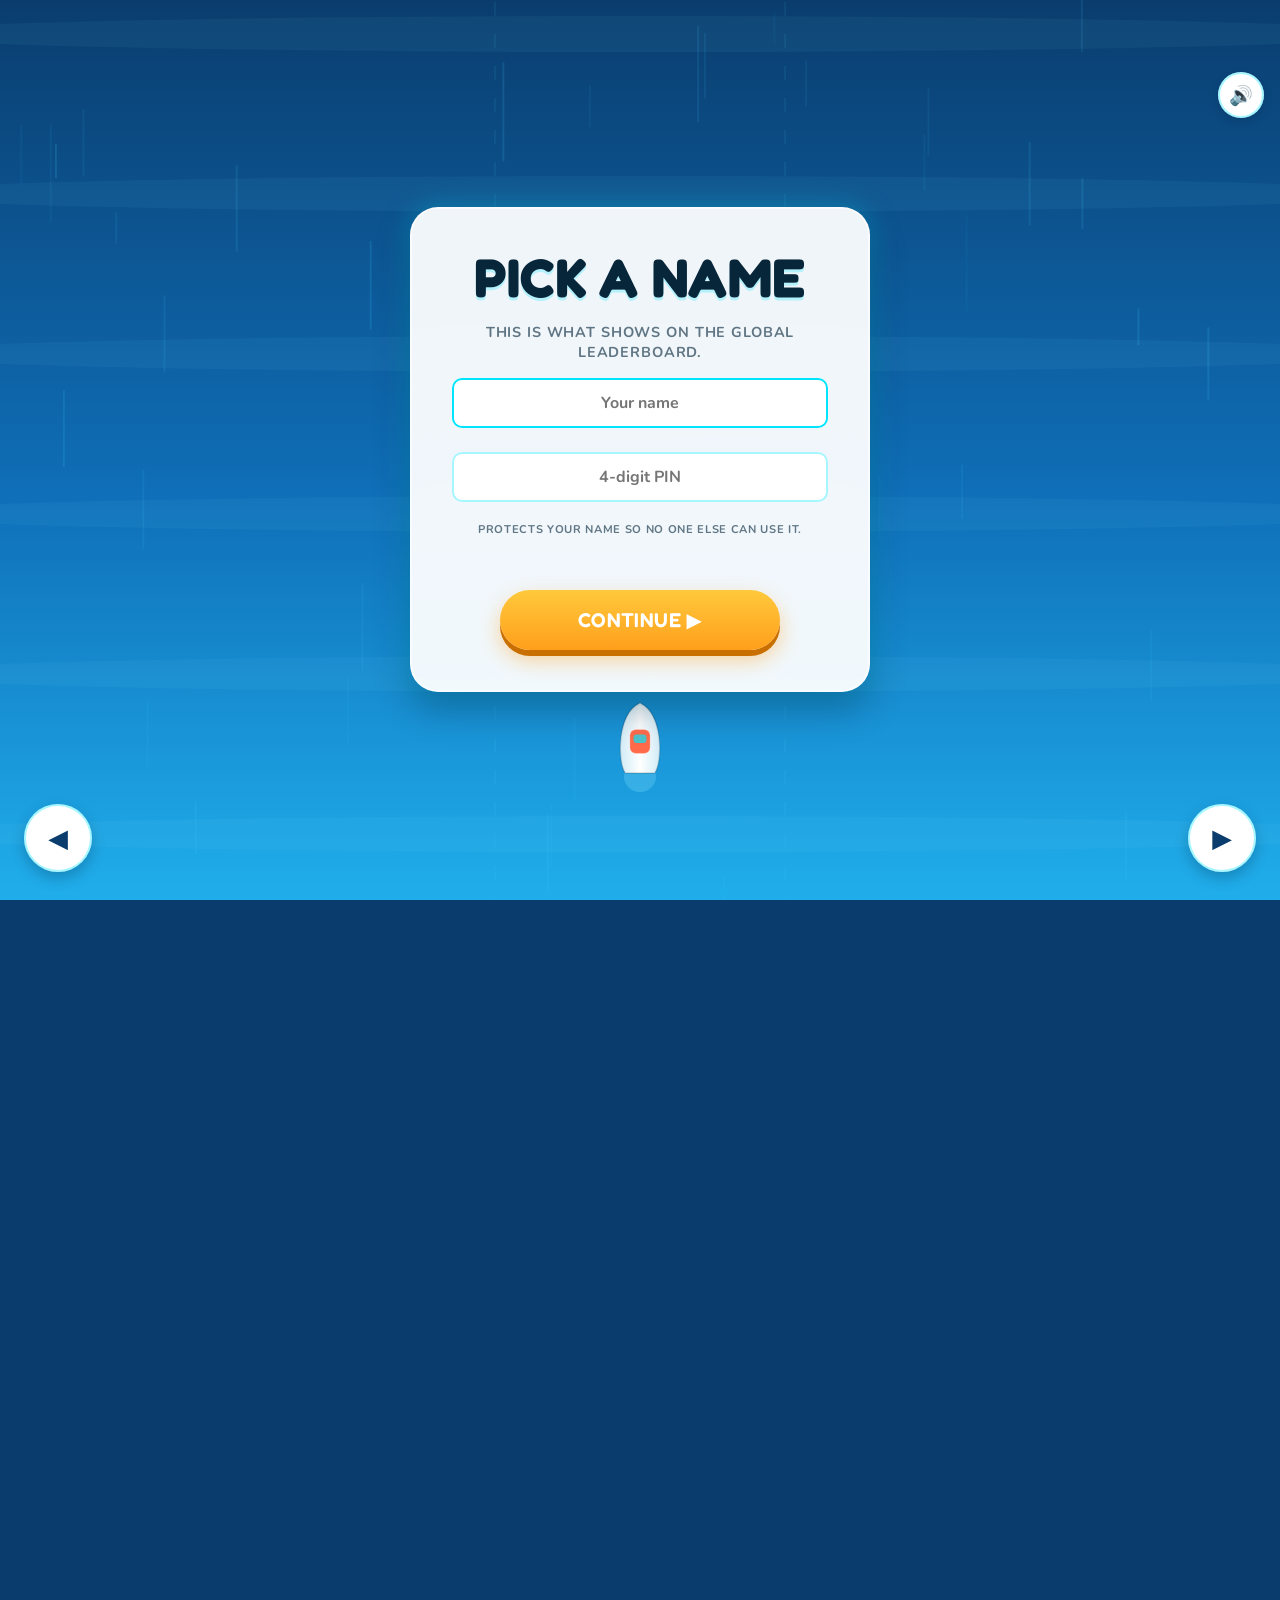
==== commit 40725e24: "Update index.html" ====
--- a/index.html
+++ b/index.html
@@ -416,3 +416,462 @@
 <script type="module" src="js/main.js"></script>
 </body>
 </html>
+<!DOCTYPE html>
+<html lang="en">
+<head>
+<meta charset="UTF-8" />
+<meta name="viewport" content="width=device-width, initial-scale=1, maximum-scale=1, user-scalable=no, viewport-fit=cover" />
+<meta name="theme-color" content="#0A3D6E" />
+<meta name="description" content="Icebreaker Run — dodge icebergs, unlock boats, and beat 50 levels in this bright arcade boat game." />
+<title>Icebreaker Run</title>
+<link rel="icon" href="/favicon.ico" sizes="any" />
+<link rel="icon" type="image/png" sizes="16x16" href="/favicon-16x16.png" />
+<link rel="icon" type="image/png" sizes="32x32" href="/favicon-32x32.png" />
+<link rel="icon" type="image/png" sizes="192x192" href="/favicon-192x192.png" />
+<link rel="apple-touch-icon" href="/apple-touch-icon.png" />
+<!-- AdSense / H5 Games Ads — required on this page for adBreak() to work here,
+     separate from the site-verification snippet on your root domain.
+     data-adbreak-test="on" = TEST MODE: shows mock ads, no real requests sent.
+     Remove that attribute once you're approved for H5 Games Ads and want live ads. -->
+<script async data-adbreak-test="on" src="https://pagead2.googlesyndication.com/pagead/js/adsbygoogle.js?client=ca-pub-8361977653483407" crossorigin="anonymous"></script>
+<!-- Monetag Banner Ad Zone (Original) -->
+<script>(function(s){s.dataset.zone='11787625',s.src='https://nap5k.com/tag.min.js'})([document.documentElement, document.body].filter(Boolean).pop().appendChild(document.createElement('script')))</script>
+<script>
+  window.adsbygoogle = window.adsbygoogle || [];
+  var adBreak = adConfig = function (o) { adsbygoogle.push(o); };
+</script>
+<link rel="preconnect" href="https://fonts.googleapis.com" />
+<link rel="preconnect" href="https://fonts.gstatic.com" crossorigin />
+<link href="https://fonts.googleapis.com/css2?family=Fredoka:wght@500;600;700&family=Nunito:wght@600;700;800&display=swap" rel="stylesheet" />
+<link rel="stylesheet" href="css/variables.css" />
+<link rel="stylesheet" href="css/base.css" />
+<link rel="stylesheet" href="css/ui.css" />
+<link rel="stylesheet" href="css/responsive.css" />
+<style>
+  /* Added CSS for the new ad banner placements */
+  .menu-ad-banner {
+    position: absolute;
+    z-index: 10;
+    display: flex;
+    justify-content: center;
+    align-items: center;
+  }
+  .menu-ad-banner--left {
+    left: 20px;
+    top: 50%;
+    transform: translateY(-50%);
+    width: 160px;
+    min-height: 600px;
+  }
+  .menu-ad-banner--right {
+    right: 20px;
+    top: 50%;
+    transform: translateY(-50%);
+    width: 160px;
+    min-height: 600px;
+  }
+  @media (max-width: 900px) {
+    .menu-ad-banner--left,
+    .menu-ad-banner--right {
+      display: none; /* Hide side banners on smaller screens to avoid overlapping game */
+    }
+  }
+</style>
+</head>
+<body>
+<div id="game-root">
+  <canvas id="game-canvas" aria-hidden="true"></canvas>
+
+  <!-- HUD (visible during gameplay) -->
+  <div id="hud">
+    <div class="hud-scores" aria-live="polite">
+      <div class="row"><span class="label">Score</span><span class="value" id="hud-score">0</span></div>
+      <div class="row hud-row-secondary"><span class="icon">🪙</span><span class="value" id="hud-coins">0</span></div>
+    </div>
+
+    <!-- Survival Run: lives + health bar -->
+    <div id="hud-survival" class="hud-survival hidden">
+      <div id="hud-lives" class="hud-lives"></div>
+      <div class="health-bar-track"><div id="hud-health-fill" class="health-bar-fill"></div></div>
+    </div>
+
+    <!-- Race Mode: live position + progress -->
+    <div id="hud-race" class="hud-race hidden">
+      <div id="hud-race-position" class="race-position-pill">1st</div>
+      <div class="race-progress-track"><div id="hud-race-progress-fill" class="race-progress-fill"></div></div>
+    </div>
+
+    <div class="hud-ability" id="hud-ability">
+      <button id="btn-ability" class="ability-btn hidden" aria-label="Activate ability">🛡️</button>
+      <div id="hud-dodges" class="dodge-pill hidden">❄️ <span id="hud-dodges-count">3</span> DODGES</div>
+      <div id="hud-shield-timer" class="shield-pill hidden">🛡️ <span id="hud-shield-seconds">5.0</span>s</div>
+    </div>
+    <div class="hud-actions">
+      <button id="btn-pause" class="btn btn--icon" aria-label="Pause game">⏸</button>
+    </div>
+  </div>
+
+  <!-- Active power-up effects strip -->
+  <div id="hud-powerup-effects" class="hud-powerup-effects"></div>
+
+  <!-- Mute toggle (always reachable) -->
+  <button id="btn-mute" class="btn btn--icon" aria-label="Toggle sound" aria-pressed="false">🔊</button>
+
+  <!-- Main Menu -->
+  <section id="screen-menu" class="screen visible" aria-label="Main menu">
+    
+    <!-- Ad Banner Left (Zone 11787673) -->
+    <div id="ad-banner-left" class="menu-ad-banner menu-ad-banner--left">
+      <script>(function(s){s.dataset.zone='11787673',s.src='https://n6wxm.com/vignette.min.js'})([document.documentElement, document.body].filter(Boolean).pop().appendChild(document.createElement('script')))</script>
+    </div>
+
+    <!-- Ad Banner Right (Zone 11787674) -->
+    <div id="ad-banner-right" class="menu-ad-banner menu-ad-banner--right">
+      <script>(function(s){s.dataset.zone='11787674',s.src='https://n6wxm.com/vignette.min.js'})([document.documentElement, document.body].filter(Boolean).pop().appendChild(document.createElement('script')))</script>
+    </div>
+
+    <div class="panel panel--menu">
+      <div class="coin-chip" id="menu-coin-chip"><span class="icon">🪙</span><span id="menu-coins">0</span></div>
+      <h1 class="title">ICEBREAKER<br /><span class="title-accent">RUN</span></h1>
+      <p class="subtitle">Dodge the ice. Outrun the cold.</p>
+      <div class="menu-score">
+        <span class="label">High Score</span>
+        <span class="value" id="menu-high-score">0</span>
+      </div>
+      <button id="btn-play-menu" class="btn btn--primary btn--pulse">▶ PLAY</button>
+      <button id="btn-boat-shop-open-menu" class="btn btn--secondary">🚤 SHOP</button>
+      <button id="btn-leaderboard-open-menu" class="btn btn--secondary">🏆 LEADERBOARD</button>
+    </div>
+    <div class="menu-bottom-bar">
+      <div class="menu-bottom-bar-tray">
+        <button id="btn-redeem-open" class="menu-bottom-btn" aria-label="Redeem code">
+          <span class="menu-bottom-btn-icon">🎁</span>
+          <span class="menu-bottom-btn-label">CODES</span>
+        </button>
+        <button id="btn-settings-open" class="menu-bottom-btn" aria-label="Settings">
+          <span class="menu-bottom-btn-icon">⚙️</span>
+          <span class="menu-bottom-btn-label">SETTINGS</span>
+        </button>
+        <button id="btn-play" class="menu-bottom-btn menu-bottom-btn--play btn--pulse" aria-label="Play">
+          <span class="menu-bottom-btn-icon menu-bottom-btn-icon--play">▶</span>
+          <span class="menu-bottom-btn-label">PLAY</span>
+        </button>
+        <button id="btn-leaderboard-open" class="menu-bottom-btn" aria-label="Leaderboard">
+          <span class="menu-bottom-btn-icon">🏆</span>
+          <span class="menu-bottom-btn-label">RANKS</span>
+        </button>
+        <button id="btn-boat-shop-open" class="menu-bottom-btn" aria-label="Shop">
+          <span class="menu-bottom-btn-icon">🚤</span>
+          <span class="menu-bottom-btn-label">SHOP</span>
+        </button>
+      </div>
+    </div>
+  </section>
+
+  <!-- Mode Select -->
+  <section id="screen-mode-select" class="screen" aria-label="Select game mode">
+    <div class="panel panel--wide">
+      <div class="panel-header">
+        <button id="btn-mode-select-back" class="btn btn--icon" aria-label="Back">←</button>
+        <h2 class="title title--sm">SELECT MODE</h2>
+        <div class="spacer"></div>
+      </div>
+      <div class="mode-carousel-wrap">
+        <button id="btn-mode-prev" class="mode-nav-arrow" aria-label="Previous modes">‹</button>
+        <div id="mode-carousel" class="mode-carousel">
+          <div class="mode-page">
+            <button id="btn-mode-endless" class="mode-card">
+              <span class="mode-card-icon">♾️</span>
+              <span class="mode-card-title">ENDLESS</span>
+            </button>
+            <button id="btn-mode-levels" class="mode-card">
+              <span class="mode-card-icon">🏁</span>
+              <span class="mode-card-title">LEVELS</span>
+            </button>
+          </div>
+          <div class="mode-page">
+            <button id="btn-mode-survival" class="mode-card">
+              <span class="mode-card-icon">❤️</span>
+              <span class="mode-card-title">SURVIVAL RUN</span>
+            </button>
+            <button id="btn-mode-race" class="mode-card">
+              <span class="mode-card-icon">🚤</span>
+              <span class="mode-card-title">RACE</span>
+            </button>
+          </div>
+          <div class="mode-page">
+            <button id="btn-mode-daily" class="mode-card mode-card--wide">
+              <span class="mode-card-icon">🗓️</span>
+              <span class="mode-card-title">DAILY CHALLENGE</span>
+            </button>
+          </div>
+        </div>
+        <button id="btn-mode-next" class="mode-nav-arrow" aria-label="Next modes">›</button>
+      </div>
+      <div id="mode-carousel-dots" class="mode-carousel-dots"></div>
+    </div>
+  </section>
+
+  <!-- Level Select -->
+  <section id="screen-level-select" class="screen" aria-label="Select level">
+    <div class="panel panel--wide panel--scrollable">
+      <div class="panel-header">
+        <button id="btn-level-select-back" class="btn btn--icon" aria-label="Back">←</button>
+        <h2 class="title title--sm">LEVELS</h2>
+        <div class="coin-chip coin-chip--sm"><span class="icon">🪙</span><span id="level-select-coins">0</span></div>
+      </div>
+      <div id="level-grid" class="level-grid"></div>
+    </div>
+  </section>
+
+  <!-- Boat / Obstacle Shop -->
+  <section id="screen-boat-shop" class="screen" aria-label="Shop">
+    <div class="panel panel--wide panel--scrollable">
+      <div class="panel-header">
+        <button id="btn-boat-shop-back" class="btn btn--icon" aria-label="Back">←</button>
+        <h2 class="title title--sm">SHOP</h2>
+        <div class="coin-chip coin-chip--sm"><span class="icon">🪙</span><span id="shop-coins">0</span></div>
+      </div>
+      <div class="shop-tabs">
+        <button id="btn-shop-tab-boats" class="shop-tab shop-tab--active">🚤 BOATS</button>
+        <button id="btn-shop-tab-obstacles" class="shop-tab">🧊 OBSTACLES</button>
+        <button id="btn-shop-tab-iceberg-skins" class="shop-tab">❄️ ICE SKINS</button>
+        <button id="btn-shop-tab-backgrounds" class="shop-tab">🌊 BACKGROUNDS</button>
+      </div>
+      <div id="boat-grid" class="boat-grid"></div>
+      <div id="obstacle-grid" class="boat-grid hidden"></div>
+      <div id="iceberg-skin-grid" class="boat-grid hidden"></div>
+      <div id="background-grid" class="boat-grid hidden"></div>
+    </div>
+  </section>
+
+  <!-- Pause Screen -->
+  <section id="screen-pause" class="screen screen--overlay" aria-label="Paused">
+    <div class="panel">
+      <h2 class="title title--sm">PAUSED</h2>
+      <div class="button-stack">
+        <button id="btn-resume" class="btn btn--primary">▶ RESUME</button>
+        <button id="btn-pause-main-menu" class="btn btn--secondary">MAIN MENU</button>
+      </div>
+    </div>
+  </section>
+
+  <!-- Level Complete Screen -->
+  <section id="screen-level-complete" class="screen screen--overlay" aria-label="Level complete">
+    <div class="panel panel--celebrate">
+      <span class="badge badge--success visible">⭐ LEVEL COMPLETE!</span>
+      <h2 class="title title--sm" id="levelcomplete-heading">LEVEL 1 COMPLETE!</h2>
+      <div class="score-grid">
+        <div class="score-block">
+          <span class="label">Score</span>
+          <span class="value" id="levelcomplete-score">0</span>
+        </div>
+        <div class="score-block">
+          <span class="label">Reward</span>
+          <span class="value value--gold" id="levelcomplete-coins">+10 🪙</span>
+        </div>
+      </div>
+      <div class="button-stack">
+        <button id="btn-next-level" class="btn btn--primary">NEXT LEVEL ▶</button>
+        <button id="btn-level-complete-back" class="btn btn--secondary">BACK TO LEVELS</button>
+      </div>
+    </div>
+  </section>
+
+  <!-- Game Over Screen -->
+  <section id="screen-gameover" class="screen screen--overlay" aria-label="Game over">
+    <div class="panel">
+      <span id="new-record-badge" class="badge">★ NEW HIGH SCORE!</span>
+      <h2 class="title title--sm" id="gameover-heading">GAME OVER</h2>
+      <div class="score-grid">
+        <div class="score-block">
+          <span class="label">Score</span>
+          <span class="value" id="gameover-score">0</span>
+        </div>
+        <div class="score-block">
+          <span class="label">Best</span>
+          <span class="value" id="gameover-best">0</span>
+        </div>
+        <div class="score-block hidden" id="gameover-coins-block">
+          <span class="label">Coins</span>
+          <span class="value value--gold" id="gameover-coins">+0 🪙</span>
+        </div>
+      </div>
+      <div class="button-stack">
+        <button id="btn-watch-ad-revive" class="btn btn--revive hidden">📺 WATCH AD — REVIVE</button>
+        <button id="btn-play-again" class="btn btn--primary">↻ RETRY</button>
+        <button id="btn-share-score" class="btn btn--secondary">📤 SHARE SCORE</button>
+        <button id="btn-gameover-main-menu" class="btn btn--secondary">MAIN MENU</button>
+      </div>
+    </div>
+  </section>
+
+  <!-- Survival Run: repair checkpoint modal -->
+  <section id="screen-checkpoint" class="screen screen--overlay" aria-label="Repair checkpoint">
+    <div class="panel">
+      <span class="badge badge--success visible">🔧 CHECKPOINT</span>
+      <h2 class="title title--sm">REPAIR YOUR BOAT?</h2>
+      <div class="health-bar-track health-bar-track--modal"><div id="checkpoint-health-fill" class="health-bar-fill"></div></div>
+      <p class="subtitle" id="checkpoint-health-label">HEALTH 100%</p>
+      <div class="button-stack">
+        <button id="btn-checkpoint-repair" class="btn btn--primary">🔧 REPAIR — 10 🪙</button>
+        <button id="btn-checkpoint-skip" class="btn btn--secondary">SKIP</button>
+      </div>
+    </div>
+  </section>
+
+  <!-- Race Mode: countdown overlay -->
+  <section id="screen-race-countdown" class="screen screen--overlay" aria-label="Race starting">
+    <div class="panel panel--celebrate">
+      <span class="badge badge--success visible">🚤 GET READY</span>
+      <h2 class="title" id="race-countdown-number">3</h2>
+    </div>
+  </section>
+
+  <!-- Race Mode: results screen -->
+  <section id="screen-race-results" class="screen screen--overlay" aria-label="Race results">
+    <div class="panel panel--celebrate">
+      <span class="badge badge--success visible" id="race-results-badge">🏆 YOU WON!</span>
+      <h2 class="title title--sm" id="race-results-heading">1ST PLACE</h2>
+      <div class="score-grid">
+        <div class="score-block">
+          <span class="label">Score</span>
+          <span class="value" id="race-results-score">0</span>
+        </div>
+        <div class="score-block">
+          <span class="label">Reward</span>
+          <span class="value value--gold" id="race-results-coins">+0 🪙</span>
+        </div>
+      </div>
+      <div class="button-stack">
+        <button id="btn-race-results-retry" class="btn btn--primary">↻ RACE AGAIN</button>
+        <button id="btn-race-results-menu" class="btn btn--secondary">MAIN MENU</button>
+      </div>
+    </div>
+  </section>
+
+  <!-- Settings Screen -->
+  <section id="screen-settings" class="screen screen--overlay" aria-label="Settings">
+    <div class="panel">
+      <div class="settings-header">
+        <h2 class="title title--sm">SETTINGS</h2>
+        <button id="btn-settings-close" class="btn btn--icon" aria-label="Close settings">✕</button>
+      </div>
+      <div class="settings-list">
+        <div class="settings-row">
+          <span class="settings-label">Sound Effects</span>
+          <label class="switch">
+            <input type="checkbox" id="toggle-sfx" checked />
+            <span class="track"></span>
+          </label>
+        </div>
+        <div class="settings-row">
+          <span class="settings-label">Background Music</span>
+          <label class="switch">
+            <input type="checkbox" id="toggle-music" checked />
+            <span class="track"></span>
+          </label>
+        </div>
+        <div class="settings-row">
+          <span class="settings-label">Touch Controls</span>
+          <label class="switch">
+            <input type="checkbox" id="toggle-touch" checked />
+            <span class="track"></span>
+          </label>
+        </div>
+        <div class="settings-row">
+          <span class="settings-label">Reduced Effects</span>
+          <label class="switch">
+            <input type="checkbox" id="toggle-reduced-fx" />
+            <span class="track"></span>
+          </label>
+        </div>
+      </div>
+    </div>
+  </section>
+
+  <!-- On-screen touch controls -->
+  <div id="touch-controls">
+    <button id="btn-left" class="touch-btn" aria-label="Move left">◀</button>
+    <button id="btn-right" class="touch-btn" aria-label="Move right">▶</button>
+  </div>
+
+  <!-- First-launch username prompt (shown once, before the main menu, until
+       a name is set) -->
+  <section id="screen-username" class="screen" aria-label="Choose a username">
+    <div class="panel">
+      <h2 class="title title--sm">PICK A NAME</h2>
+      <p class="subtitle">This is what shows on the global leaderboard.</p>
+      <input
+        id="username-input"
+        class="text-input"
+        type="text"
+        maxlength="16"
+        autocomplete="off"
+        autocapitalize="off"
+        spellcheck="false"
+        placeholder="Your name"
+      />
+      <input
+        id="username-pin-input"
+        class="text-input"
+        type="tel"
+        inputmode="numeric"
+        pattern="[0-9]*"
+        maxlength="4"
+        autocomplete="off"
+        placeholder="4-digit PIN"
+        style="margin-top: 8px;"
+      />
+      <p class="subtitle" style="font-size: 0.7rem; margin-top: 4px;">Protects your name so no one else can use it.</p>
+      <p id="username-error" class="field-error"></p>
+      <div class="button-stack">
+        <button id="btn-username-submit" class="btn btn--primary">CONTINUE ▶</button>
+      </div>
+    </div>
+  </section>
+
+  <!-- Global Leaderboard -->
+  <section id="screen-leaderboard" class="screen" aria-label="Leaderboard">
+    <div class="panel panel--wide panel--scrollable">
+      <div class="panel-header">
+        <button id="btn-leaderboard-back" class="btn btn--icon" aria-label="Back">←</button>
+        <h2 class="title title--sm">LEADERBOARD</h2>
+        <div class="spacer"></div>
+      </div>
+      <div class="shop-tabs leaderboard-tabs">
+        <button id="btn-leaderboard-tab-alltime" class="shop-tab shop-tab--active">ALL-TIME</button>
+        <button id="btn-leaderboard-tab-daily" class="shop-tab">🗓️ DAILY</button>
+        <button id="btn-leaderboard-tab-weekly" class="shop-tab">📅 WEEKLY</button>
+      </div>
+      <p id="leaderboard-status" class="subtitle hidden">Loading…</p>
+      <div id="leaderboard-list" class="leaderboard-list"></div>
+    </div>
+  </section>
+
+  <!-- Redeem Code -->
+  <section id="screen-redeem" class="screen" aria-label="Redeem a code">
+    <div class="panel">
+      <h2 class="title title--sm">REDEEM CODE</h2>
+      <p class="subtitle">Got a code? Enter it below.</p>
+      <input
+        id="redeem-input"
+        class="text-input"
+        type="text"
+        maxlength="32"
+        autocomplete="off"
+        autocapitalize="off"
+        spellcheck="false"
+        placeholder="CODE"
+      />
+      <p id="redeem-error" class="field-error"></p>
+      <div class="button-stack">
+        <button id="btn-redeem-submit" class="btn btn--primary">REDEEM</button>
+        <button id="btn-redeem-back" class="btn btn--secondary">BACK</button>
+      </div>
+    </div>
+  </section>
+</div>
+<script type="module" src="js/main.js"></script>
+</body>
+</html>
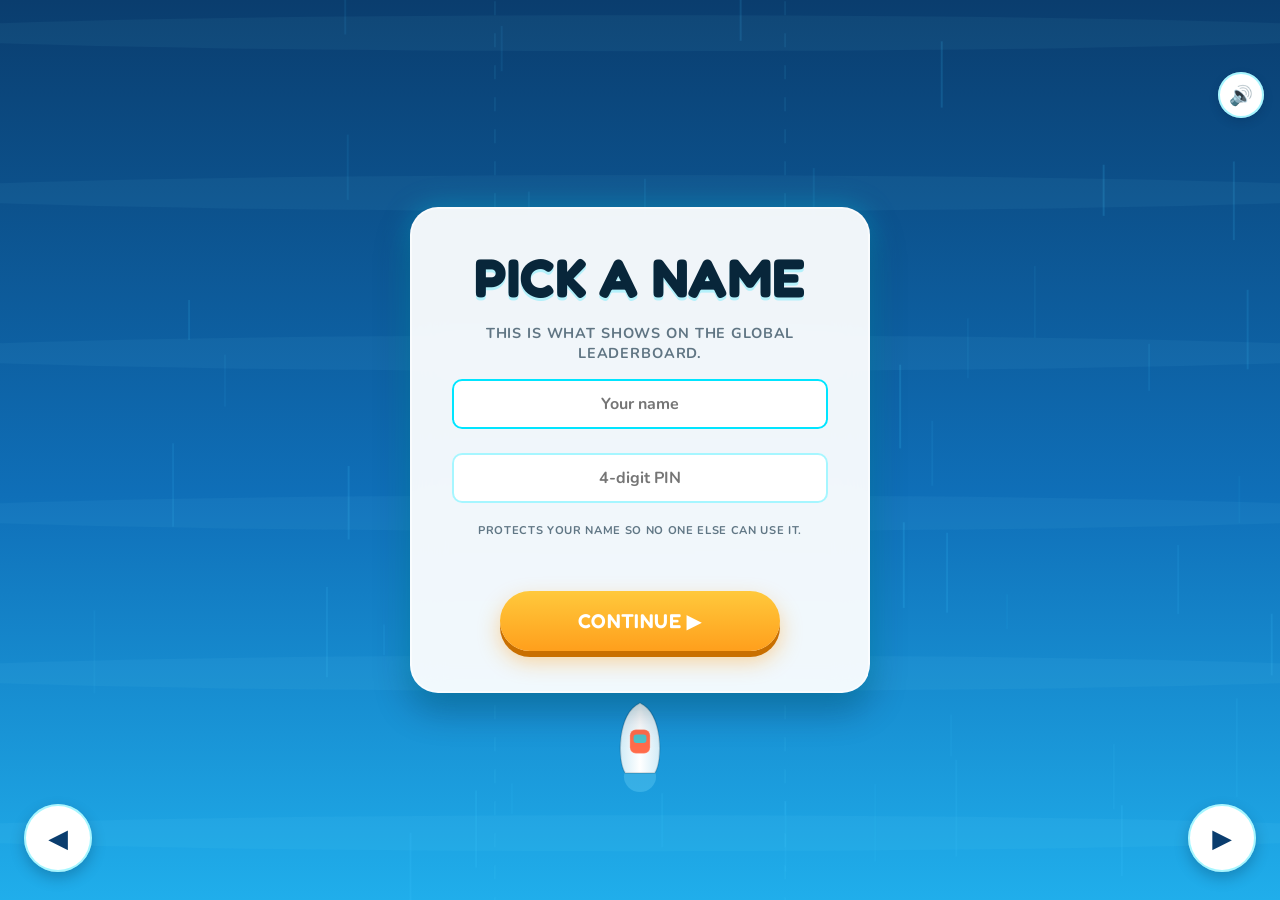
==== commit 5ce36c06: "Update index.html" ====
--- a/index.html
+++ b/index.html
@@ -11,13 +11,8 @@
 <link rel="icon" type="image/png" sizes="32x32" href="/favicon-32x32.png" />
 <link rel="icon" type="image/png" sizes="192x192" href="/favicon-192x192.png" />
 <link rel="apple-touch-icon" href="/apple-touch-icon.png" />
-<!-- AdSense / H5 Games Ads — required on this page for adBreak() to worvk here,
-     separate from the site-verification snippet on your root domain.
-     data-adbreak-test="on" = TEST MODE: shows mock ads, no real requests sent.
-     Remove that attribute once you're approved for H5 Games Ads and want live ads. -->
-<script async data-adbreak-test="on" src="https://pagead2.googlesyndication.com/pagead/js/adsbygoogle.js?client=ca-pub-8361977653483407" crossorigin="anonymous"></script>
-<!-- Monetag / PropellerAds Push SDK -->
-<meta name="pushsdk" content="2bccb894e86cc6fc22b6e945ffdd00ef">
+<!-- AdSense Script -->
+<script async src="https://pagead2.googlesyndication.com/pagead/js/adsbygoogle.js?client=ca-pub-8361977653483407" crossorigin="anonymous"></script>
 <script>
   window.adsbygoogle = window.adsbygoogle || [];
   var adBreak = adConfig = function (o) { adsbygoogle.push(o); };
@@ -29,6 +24,38 @@
 <link rel="stylesheet" href="css/base.css" />
 <link rel="stylesheet" href="css/ui.css" />
 <link rel="stylesheet" href="css/responsive.css" />
+<style>
+  /* Added CSS for the new ad banner placements */
+  .menu-ad-banner {
+    position: absolute;
+    z-index: 10;
+    display: flex;
+    justify-content: center;
+    align-items: center;
+    background: rgba(255, 255, 255, 0.1);
+    border-radius: 8px;
+  }
+  .menu-ad-banner--left {
+    left: 20px;
+    top: 50%;
+    transform: translateY(-50%);
+    width: 300px;
+    min-height: 250px;
+  }
+  .menu-ad-banner--right {
+    right: 20px;
+    top: 50%;
+    transform: translateY(-50%);
+    width: 300px;
+    min-height: 250px;
+  }
+  @media (max-width: 1100px) {
+    .menu-ad-banner--left,
+    .menu-ad-banner--right {
+      display: none; /* Hide side banners on smaller screens to avoid overlapping game */
+    }
+  }
+</style>
 </head>
 <body>
 <div id="game-root">
@@ -71,6 +98,27 @@
 
   <!-- Main Menu -->
   <section id="screen-menu" class="screen visible" aria-label="Main menu">
+    
+    <!-- Ad Banner Left -->
+    <div id="ad-banner-left" class="menu-ad-banner menu-ad-banner--left">
+      <!-- Paste your Left AdSense code here -->
+      <ins class="adsbygoogle"
+           style="display:inline-block;width:300px;height:250px"
+           data-ad-client="ca-pub-8361977653483407"
+           data-ad-slot="YOUR_LEFT_AD_SLOT_ID_HERE"></ins>
+      <script>(adsbygoogle = window.adsbygoogle || []).push({});</script>
+    </div>
+
+    <!-- Ad Banner Right -->
+    <div id="ad-banner-right" class="menu-ad-banner menu-ad-banner--right">
+      <!-- Paste your Right AdSense code here -->
+      <ins class="adsbygoogle"
+           style="display:inline-block;width:300px;height:250px"
+           data-ad-client="ca-pub-8361977653483407"
+           data-ad-slot="YOUR_RIGHT_AD_SLOT_ID_HERE"></ins>
+      <script>(adsbygoogle = window.adsbygoogle || []).push({});</script>
+    </div>
+
     <div class="panel panel--menu">
       <div class="coin-chip" id="menu-coin-chip"><span class="icon">🪙</span><span id="menu-coins">0</span></div>
       <h1 class="title">ICEBREAKER<br /><span class="title-accent">RUN</span></h1>
@@ -416,462 +464,3 @@
 <script type="module" src="js/main.js"></script>
 </body>
 </html>
-<!DOCTYPE html>
-<html lang="en">
-<head>
-<meta charset="UTF-8" />
-<meta name="viewport" content="width=device-width, initial-scale=1, maximum-scale=1, user-scalable=no, viewport-fit=cover" />
-<meta name="theme-color" content="#0A3D6E" />
-<meta name="description" content="Icebreaker Run — dodge icebergs, unlock boats, and beat 50 levels in this bright arcade boat game." />
-<title>Icebreaker Run</title>
-<link rel="icon" href="/favicon.ico" sizes="any" />
-<link rel="icon" type="image/png" sizes="16x16" href="/favicon-16x16.png" />
-<link rel="icon" type="image/png" sizes="32x32" href="/favicon-32x32.png" />
-<link rel="icon" type="image/png" sizes="192x192" href="/favicon-192x192.png" />
-<link rel="apple-touch-icon" href="/apple-touch-icon.png" />
-<!-- AdSense / H5 Games Ads — required on this page for adBreak() to work here,
-     separate from the site-verification snippet on your root domain.
-     data-adbreak-test="on" = TEST MODE: shows mock ads, no real requests sent.
-     Remove that attribute once you're approved for H5 Games Ads and want live ads. -->
-<script async data-adbreak-test="on" src="https://pagead2.googlesyndication.com/pagead/js/adsbygoogle.js?client=ca-pub-8361977653483407" crossorigin="anonymous"></script>
-<!-- Monetag Banner Ad Zone (Original) -->
-<script>(function(s){s.dataset.zone='11787625',s.src='https://nap5k.com/tag.min.js'})([document.documentElement, document.body].filter(Boolean).pop().appendChild(document.createElement('script')))</script>
-<script>
-  window.adsbygoogle = window.adsbygoogle || [];
-  var adBreak = adConfig = function (o) { adsbygoogle.push(o); };
-</script>
-<link rel="preconnect" href="https://fonts.googleapis.com" />
-<link rel="preconnect" href="https://fonts.gstatic.com" crossorigin />
-<link href="https://fonts.googleapis.com/css2?family=Fredoka:wght@500;600;700&family=Nunito:wght@600;700;800&display=swap" rel="stylesheet" />
-<link rel="stylesheet" href="css/variables.css" />
-<link rel="stylesheet" href="css/base.css" />
-<link rel="stylesheet" href="css/ui.css" />
-<link rel="stylesheet" href="css/responsive.css" />
-<style>
-  /* Added CSS for the new ad banner placements */
-  .menu-ad-banner {
-    position: absolute;
-    z-index: 10;
-    display: flex;
-    justify-content: center;
-    align-items: center;
-  }
-  .menu-ad-banner--left {
-    left: 20px;
-    top: 50%;
-    transform: translateY(-50%);
-    width: 160px;
-    min-height: 600px;
-  }
-  .menu-ad-banner--right {
-    right: 20px;
-    top: 50%;
-    transform: translateY(-50%);
-    width: 160px;
-    min-height: 600px;
-  }
-  @media (max-width: 900px) {
-    .menu-ad-banner--left,
-    .menu-ad-banner--right {
-      display: none; /* Hide side banners on smaller screens to avoid overlapping game */
-    }
-  }
-</style>
-</head>
-<body>
-<div id="game-root">
-  <canvas id="game-canvas" aria-hidden="true"></canvas>
-
-  <!-- HUD (visible during gameplay) -->
-  <div id="hud">
-    <div class="hud-scores" aria-live="polite">
-      <div class="row"><span class="label">Score</span><span class="value" id="hud-score">0</span></div>
-      <div class="row hud-row-secondary"><span class="icon">🪙</span><span class="value" id="hud-coins">0</span></div>
-    </div>
-
-    <!-- Survival Run: lives + health bar -->
-    <div id="hud-survival" class="hud-survival hidden">
-      <div id="hud-lives" class="hud-lives"></div>
-      <div class="health-bar-track"><div id="hud-health-fill" class="health-bar-fill"></div></div>
-    </div>
-
-    <!-- Race Mode: live position + progress -->
-    <div id="hud-race" class="hud-race hidden">
-      <div id="hud-race-position" class="race-position-pill">1st</div>
-      <div class="race-progress-track"><div id="hud-race-progress-fill" class="race-progress-fill"></div></div>
-    </div>
-
-    <div class="hud-ability" id="hud-ability">
-      <button id="btn-ability" class="ability-btn hidden" aria-label="Activate ability">🛡️</button>
-      <div id="hud-dodges" class="dodge-pill hidden">❄️ <span id="hud-dodges-count">3</span> DODGES</div>
-      <div id="hud-shield-timer" class="shield-pill hidden">🛡️ <span id="hud-shield-seconds">5.0</span>s</div>
-    </div>
-    <div class="hud-actions">
-      <button id="btn-pause" class="btn btn--icon" aria-label="Pause game">⏸</button>
-    </div>
-  </div>
-
-  <!-- Active power-up effects strip -->
-  <div id="hud-powerup-effects" class="hud-powerup-effects"></div>
-
-  <!-- Mute toggle (always reachable) -->
-  <button id="btn-mute" class="btn btn--icon" aria-label="Toggle sound" aria-pressed="false">🔊</button>
-
-  <!-- Main Menu -->
-  <section id="screen-menu" class="screen visible" aria-label="Main menu">
-    
-    <!-- Ad Banner Left (Zone 11787673) -->
-    <div id="ad-banner-left" class="menu-ad-banner menu-ad-banner--left">
-      <script>(function(s){s.dataset.zone='11787673',s.src='https://n6wxm.com/vignette.min.js'})([document.documentElement, document.body].filter(Boolean).pop().appendChild(document.createElement('script')))</script>
-    </div>
-
-    <!-- Ad Banner Right (Zone 11787674) -->
-    <div id="ad-banner-right" class="menu-ad-banner menu-ad-banner--right">
-      <script>(function(s){s.dataset.zone='11787674',s.src='https://n6wxm.com/vignette.min.js'})([document.documentElement, document.body].filter(Boolean).pop().appendChild(document.createElement('script')))</script>
-    </div>
-
-    <div class="panel panel--menu">
-      <div class="coin-chip" id="menu-coin-chip"><span class="icon">🪙</span><span id="menu-coins">0</span></div>
-      <h1 class="title">ICEBREAKER<br /><span class="title-accent">RUN</span></h1>
-      <p class="subtitle">Dodge the ice. Outrun the cold.</p>
-      <div class="menu-score">
-        <span class="label">High Score</span>
-        <span class="value" id="menu-high-score">0</span>
-      </div>
-      <button id="btn-play-menu" class="btn btn--primary btn--pulse">▶ PLAY</button>
-      <button id="btn-boat-shop-open-menu" class="btn btn--secondary">🚤 SHOP</button>
-      <button id="btn-leaderboard-open-menu" class="btn btn--secondary">🏆 LEADERBOARD</button>
-    </div>
-    <div class="menu-bottom-bar">
-      <div class="menu-bottom-bar-tray">
-        <button id="btn-redeem-open" class="menu-bottom-btn" aria-label="Redeem code">
-          <span class="menu-bottom-btn-icon">🎁</span>
-          <span class="menu-bottom-btn-label">CODES</span>
-        </button>
-        <button id="btn-settings-open" class="menu-bottom-btn" aria-label="Settings">
-          <span class="menu-bottom-btn-icon">⚙️</span>
-          <span class="menu-bottom-btn-label">SETTINGS</span>
-        </button>
-        <button id="btn-play" class="menu-bottom-btn menu-bottom-btn--play btn--pulse" aria-label="Play">
-          <span class="menu-bottom-btn-icon menu-bottom-btn-icon--play">▶</span>
-          <span class="menu-bottom-btn-label">PLAY</span>
-        </button>
-        <button id="btn-leaderboard-open" class="menu-bottom-btn" aria-label="Leaderboard">
-          <span class="menu-bottom-btn-icon">🏆</span>
-          <span class="menu-bottom-btn-label">RANKS</span>
-        </button>
-        <button id="btn-boat-shop-open" class="menu-bottom-btn" aria-label="Shop">
-          <span class="menu-bottom-btn-icon">🚤</span>
-          <span class="menu-bottom-btn-label">SHOP</span>
-        </button>
-      </div>
-    </div>
-  </section>
-
-  <!-- Mode Select -->
-  <section id="screen-mode-select" class="screen" aria-label="Select game mode">
-    <div class="panel panel--wide">
-      <div class="panel-header">
-        <button id="btn-mode-select-back" class="btn btn--icon" aria-label="Back">←</button>
-        <h2 class="title title--sm">SELECT MODE</h2>
-        <div class="spacer"></div>
-      </div>
-      <div class="mode-carousel-wrap">
-        <button id="btn-mode-prev" class="mode-nav-arrow" aria-label="Previous modes">‹</button>
-        <div id="mode-carousel" class="mode-carousel">
-          <div class="mode-page">
-            <button id="btn-mode-endless" class="mode-card">
-              <span class="mode-card-icon">♾️</span>
-              <span class="mode-card-title">ENDLESS</span>
-            </button>
-            <button id="btn-mode-levels" class="mode-card">
-              <span class="mode-card-icon">🏁</span>
-              <span class="mode-card-title">LEVELS</span>
-            </button>
-          </div>
-          <div class="mode-page">
-            <button id="btn-mode-survival" class="mode-card">
-              <span class="mode-card-icon">❤️</span>
-              <span class="mode-card-title">SURVIVAL RUN</span>
-            </button>
-            <button id="btn-mode-race" class="mode-card">
-              <span class="mode-card-icon">🚤</span>
-              <span class="mode-card-title">RACE</span>
-            </button>
-          </div>
-          <div class="mode-page">
-            <button id="btn-mode-daily" class="mode-card mode-card--wide">
-              <span class="mode-card-icon">🗓️</span>
-              <span class="mode-card-title">DAILY CHALLENGE</span>
-            </button>
-          </div>
-        </div>
-        <button id="btn-mode-next" class="mode-nav-arrow" aria-label="Next modes">›</button>
-      </div>
-      <div id="mode-carousel-dots" class="mode-carousel-dots"></div>
-    </div>
-  </section>
-
-  <!-- Level Select -->
-  <section id="screen-level-select" class="screen" aria-label="Select level">
-    <div class="panel panel--wide panel--scrollable">
-      <div class="panel-header">
-        <button id="btn-level-select-back" class="btn btn--icon" aria-label="Back">←</button>
-        <h2 class="title title--sm">LEVELS</h2>
-        <div class="coin-chip coin-chip--sm"><span class="icon">🪙</span><span id="level-select-coins">0</span></div>
-      </div>
-      <div id="level-grid" class="level-grid"></div>
-    </div>
-  </section>
-
-  <!-- Boat / Obstacle Shop -->
-  <section id="screen-boat-shop" class="screen" aria-label="Shop">
-    <div class="panel panel--wide panel--scrollable">
-      <div class="panel-header">
-        <button id="btn-boat-shop-back" class="btn btn--icon" aria-label="Back">←</button>
-        <h2 class="title title--sm">SHOP</h2>
-        <div class="coin-chip coin-chip--sm"><span class="icon">🪙</span><span id="shop-coins">0</span></div>
-      </div>
-      <div class="shop-tabs">
-        <button id="btn-shop-tab-boats" class="shop-tab shop-tab--active">🚤 BOATS</button>
-        <button id="btn-shop-tab-obstacles" class="shop-tab">🧊 OBSTACLES</button>
-        <button id="btn-shop-tab-iceberg-skins" class="shop-tab">❄️ ICE SKINS</button>
-        <button id="btn-shop-tab-backgrounds" class="shop-tab">🌊 BACKGROUNDS</button>
-      </div>
-      <div id="boat-grid" class="boat-grid"></div>
-      <div id="obstacle-grid" class="boat-grid hidden"></div>
-      <div id="iceberg-skin-grid" class="boat-grid hidden"></div>
-      <div id="background-grid" class="boat-grid hidden"></div>
-    </div>
-  </section>
-
-  <!-- Pause Screen -->
-  <section id="screen-pause" class="screen screen--overlay" aria-label="Paused">
-    <div class="panel">
-      <h2 class="title title--sm">PAUSED</h2>
-      <div class="button-stack">
-        <button id="btn-resume" class="btn btn--primary">▶ RESUME</button>
-        <button id="btn-pause-main-menu" class="btn btn--secondary">MAIN MENU</button>
-      </div>
-    </div>
-  </section>
-
-  <!-- Level Complete Screen -->
-  <section id="screen-level-complete" class="screen screen--overlay" aria-label="Level complete">
-    <div class="panel panel--celebrate">
-      <span class="badge badge--success visible">⭐ LEVEL COMPLETE!</span>
-      <h2 class="title title--sm" id="levelcomplete-heading">LEVEL 1 COMPLETE!</h2>
-      <div class="score-grid">
-        <div class="score-block">
-          <span class="label">Score</span>
-          <span class="value" id="levelcomplete-score">0</span>
-        </div>
-        <div class="score-block">
-          <span class="label">Reward</span>
-          <span class="value value--gold" id="levelcomplete-coins">+10 🪙</span>
-        </div>
-      </div>
-      <div class="button-stack">
-        <button id="btn-next-level" class="btn btn--primary">NEXT LEVEL ▶</button>
-        <button id="btn-level-complete-back" class="btn btn--secondary">BACK TO LEVELS</button>
-      </div>
-    </div>
-  </section>
-
-  <!-- Game Over Screen -->
-  <section id="screen-gameover" class="screen screen--overlay" aria-label="Game over">
-    <div class="panel">
-      <span id="new-record-badge" class="badge">★ NEW HIGH SCORE!</span>
-      <h2 class="title title--sm" id="gameover-heading">GAME OVER</h2>
-      <div class="score-grid">
-        <div class="score-block">
-          <span class="label">Score</span>
-          <span class="value" id="gameover-score">0</span>
-        </div>
-        <div class="score-block">
-          <span class="label">Best</span>
-          <span class="value" id="gameover-best">0</span>
-        </div>
-        <div class="score-block hidden" id="gameover-coins-block">
-          <span class="label">Coins</span>
-          <span class="value value--gold" id="gameover-coins">+0 🪙</span>
-        </div>
-      </div>
-      <div class="button-stack">
-        <button id="btn-watch-ad-revive" class="btn btn--revive hidden">📺 WATCH AD — REVIVE</button>
-        <button id="btn-play-again" class="btn btn--primary">↻ RETRY</button>
-        <button id="btn-share-score" class="btn btn--secondary">📤 SHARE SCORE</button>
-        <button id="btn-gameover-main-menu" class="btn btn--secondary">MAIN MENU</button>
-      </div>
-    </div>
-  </section>
-
-  <!-- Survival Run: repair checkpoint modal -->
-  <section id="screen-checkpoint" class="screen screen--overlay" aria-label="Repair checkpoint">
-    <div class="panel">
-      <span class="badge badge--success visible">🔧 CHECKPOINT</span>
-      <h2 class="title title--sm">REPAIR YOUR BOAT?</h2>
-      <div class="health-bar-track health-bar-track--modal"><div id="checkpoint-health-fill" class="health-bar-fill"></div></div>
-      <p class="subtitle" id="checkpoint-health-label">HEALTH 100%</p>
-      <div class="button-stack">
-        <button id="btn-checkpoint-repair" class="btn btn--primary">🔧 REPAIR — 10 🪙</button>
-        <button id="btn-checkpoint-skip" class="btn btn--secondary">SKIP</button>
-      </div>
-    </div>
-  </section>
-
-  <!-- Race Mode: countdown overlay -->
-  <section id="screen-race-countdown" class="screen screen--overlay" aria-label="Race starting">
-    <div class="panel panel--celebrate">
-      <span class="badge badge--success visible">🚤 GET READY</span>
-      <h2 class="title" id="race-countdown-number">3</h2>
-    </div>
-  </section>
-
-  <!-- Race Mode: results screen -->
-  <section id="screen-race-results" class="screen screen--overlay" aria-label="Race results">
-    <div class="panel panel--celebrate">
-      <span class="badge badge--success visible" id="race-results-badge">🏆 YOU WON!</span>
-      <h2 class="title title--sm" id="race-results-heading">1ST PLACE</h2>
-      <div class="score-grid">
-        <div class="score-block">
-          <span class="label">Score</span>
-          <span class="value" id="race-results-score">0</span>
-        </div>
-        <div class="score-block">
-          <span class="label">Reward</span>
-          <span class="value value--gold" id="race-results-coins">+0 🪙</span>
-        </div>
-      </div>
-      <div class="button-stack">
-        <button id="btn-race-results-retry" class="btn btn--primary">↻ RACE AGAIN</button>
-        <button id="btn-race-results-menu" class="btn btn--secondary">MAIN MENU</button>
-      </div>
-    </div>
-  </section>
-
-  <!-- Settings Screen -->
-  <section id="screen-settings" class="screen screen--overlay" aria-label="Settings">
-    <div class="panel">
-      <div class="settings-header">
-        <h2 class="title title--sm">SETTINGS</h2>
-        <button id="btn-settings-close" class="btn btn--icon" aria-label="Close settings">✕</button>
-      </div>
-      <div class="settings-list">
-        <div class="settings-row">
-          <span class="settings-label">Sound Effects</span>
-          <label class="switch">
-            <input type="checkbox" id="toggle-sfx" checked />
-            <span class="track"></span>
-          </label>
-        </div>
-        <div class="settings-row">
-          <span class="settings-label">Background Music</span>
-          <label class="switch">
-            <input type="checkbox" id="toggle-music" checked />
-            <span class="track"></span>
-          </label>
-        </div>
-        <div class="settings-row">
-          <span class="settings-label">Touch Controls</span>
-          <label class="switch">
-            <input type="checkbox" id="toggle-touch" checked />
-            <span class="track"></span>
-          </label>
-        </div>
-        <div class="settings-row">
-          <span class="settings-label">Reduced Effects</span>
-          <label class="switch">
-            <input type="checkbox" id="toggle-reduced-fx" />
-            <span class="track"></span>
-          </label>
-        </div>
-      </div>
-    </div>
-  </section>
-
-  <!-- On-screen touch controls -->
-  <div id="touch-controls">
-    <button id="btn-left" class="touch-btn" aria-label="Move left">◀</button>
-    <button id="btn-right" class="touch-btn" aria-label="Move right">▶</button>
-  </div>
-
-  <!-- First-launch username prompt (shown once, before the main menu, until
-       a name is set) -->
-  <section id="screen-username" class="screen" aria-label="Choose a username">
-    <div class="panel">
-      <h2 class="title title--sm">PICK A NAME</h2>
-      <p class="subtitle">This is what shows on the global leaderboard.</p>
-      <input
-        id="username-input"
-        class="text-input"
-        type="text"
-        maxlength="16"
-        autocomplete="off"
-        autocapitalize="off"
-        spellcheck="false"
-        placeholder="Your name"
-      />
-      <input
-        id="username-pin-input"
-        class="text-input"
-        type="tel"
-        inputmode="numeric"
-        pattern="[0-9]*"
-        maxlength="4"
-        autocomplete="off"
-        placeholder="4-digit PIN"
-        style="margin-top: 8px;"
-      />
-      <p class="subtitle" style="font-size: 0.7rem; margin-top: 4px;">Protects your name so no one else can use it.</p>
-      <p id="username-error" class="field-error"></p>
-      <div class="button-stack">
-        <button id="btn-username-submit" class="btn btn--primary">CONTINUE ▶</button>
-      </div>
-    </div>
-  </section>
-
-  <!-- Global Leaderboard -->
-  <section id="screen-leaderboard" class="screen" aria-label="Leaderboard">
-    <div class="panel panel--wide panel--scrollable">
-      <div class="panel-header">
-        <button id="btn-leaderboard-back" class="btn btn--icon" aria-label="Back">←</button>
-        <h2 class="title title--sm">LEADERBOARD</h2>
-        <div class="spacer"></div>
-      </div>
-      <div class="shop-tabs leaderboard-tabs">
-        <button id="btn-leaderboard-tab-alltime" class="shop-tab shop-tab--active">ALL-TIME</button>
-        <button id="btn-leaderboard-tab-daily" class="shop-tab">🗓️ DAILY</button>
-        <button id="btn-leaderboard-tab-weekly" class="shop-tab">📅 WEEKLY</button>
-      </div>
-      <p id="leaderboard-status" class="subtitle hidden">Loading…</p>
-      <div id="leaderboard-list" class="leaderboard-list"></div>
-    </div>
-  </section>
-
-  <!-- Redeem Code -->
-  <section id="screen-redeem" class="screen" aria-label="Redeem a code">
-    <div class="panel">
-      <h2 class="title title--sm">REDEEM CODE</h2>
-      <p class="subtitle">Got a code? Enter it below.</p>
-      <input
-        id="redeem-input"
-        class="text-input"
-        type="text"
-        maxlength="32"
-        autocomplete="off"
-        autocapitalize="off"
-        spellcheck="false"
-        placeholder="CODE"
-      />
-      <p id="redeem-error" class="field-error"></p>
-      <div class="button-stack">
-        <button id="btn-redeem-submit" class="btn btn--primary">REDEEM</button>
-        <button id="btn-redeem-back" class="btn btn--secondary">BACK</button>
-      </div>
-    </div>
-  </section>
-</div>
-<script type="module" src="js/main.js"></script>
-</body>
-</html>
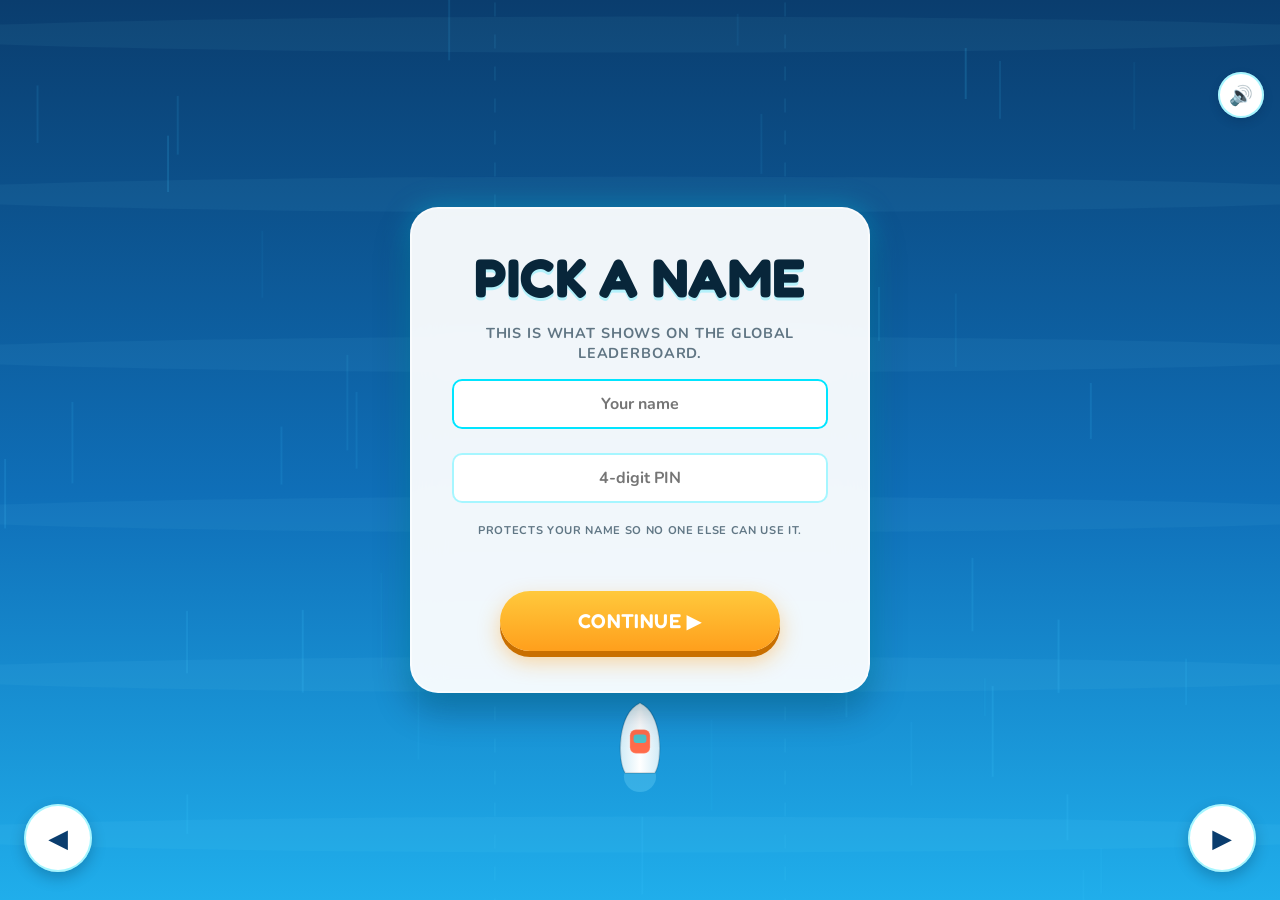
==== commit 71769b23: "Update index.html" ====
--- a/index.html
+++ b/index.html
@@ -11,8 +11,11 @@
 <link rel="icon" type="image/png" sizes="32x32" href="/favicon-32x32.png" />
 <link rel="icon" type="image/png" sizes="192x192" href="/favicon-192x192.png" />
 <link rel="apple-touch-icon" href="/apple-touch-icon.png" />
-<!-- AdSense Script -->
-<script async src="https://pagead2.googlesyndication.com/pagead/js/adsbygoogle.js?client=ca-pub-8361977653483407" crossorigin="anonymous"></script>
+<!-- AdSense / H5 Games Ads — required on this page for adBreak() to work here,
+     separate from the site-verification snippet on your root domain.
+     data-adbreak-test="on" = TEST MODE: shows mock ads, no real requests sent.
+     Remove that attribute once you're approved for H5 Games Ads and want live ads. -->
+<script async data-adbreak-test="on" src="https://pagead2.googlesyndication.com/pagead/js/adsbygoogle.js?client=ca-pub-8361977653483407" crossorigin="anonymous"></script>
 <script>
   window.adsbygoogle = window.adsbygoogle || [];
   var adBreak = adConfig = function (o) { adsbygoogle.push(o); };
@@ -25,29 +28,27 @@
 <link rel="stylesheet" href="css/ui.css" />
 <link rel="stylesheet" href="css/responsive.css" />
 <style>
-  /* Added CSS for the new ad banner placements */
+  /* CSS for the Advertica Banner Placements (160x600) */
   .menu-ad-banner {
     position: absolute;
     z-index: 10;
     display: flex;
     justify-content: center;
     align-items: center;
-    background: rgba(255, 255, 255, 0.1);
-    border-radius: 8px;
   }
   .menu-ad-banner--left {
     left: 20px;
     top: 50%;
     transform: translateY(-50%);
-    width: 300px;
-    min-height: 250px;
+    width: 160px;
+    height: 600px;
   }
   .menu-ad-banner--right {
     right: 20px;
     top: 50%;
     transform: translateY(-50%);
-    width: 300px;
-    min-height: 250px;
+    width: 160px;
+    height: 600px;
   }
   @media (max-width: 1100px) {
     .menu-ad-banner--left,
@@ -99,24 +100,14 @@
   <!-- Main Menu -->
   <section id="screen-menu" class="screen visible" aria-label="Main menu">
     
-    <!-- Ad Banner Left -->
+    <!-- Ad Banner Left (Advertica 160x600) -->
     <div id="ad-banner-left" class="menu-ad-banner menu-ad-banner--left">
-      <!-- Paste your Left AdSense code here -->
-      <ins class="adsbygoogle"
-           style="display:inline-block;width:300px;height:250px"
-           data-ad-client="ca-pub-8361977653483407"
-           data-ad-slot="YOUR_LEFT_AD_SLOT_ID_HERE"></ins>
-      <script>(adsbygoogle = window.adsbygoogle || []).push({});</script>
-    </div>
-
-    <!-- Ad Banner Right -->
+      <ins style="width: 160px;height:600px" data-width="160" data-height="600" class="a98a7c15d4d" data-domain="//data527.click" data-affquery="/ac926dfd7041a0fa7026/98a7c15d4d/?placementName=1default"><script src="//data527.click/js/responsive.js" async></script></ins>
+    </div>
+
+    <!-- Ad Banner Right (Advertica 160x600) -->
     <div id="ad-banner-right" class="menu-ad-banner menu-ad-banner--right">
-      <!-- Paste your Right AdSense code here -->
-      <ins class="adsbygoogle"
-           style="display:inline-block;width:300px;height:250px"
-           data-ad-client="ca-pub-8361977653483407"
-           data-ad-slot="YOUR_RIGHT_AD_SLOT_ID_HERE"></ins>
-      <script>(adsbygoogle = window.adsbygoogle || []).push({});</script>
+      <ins style="width: 160px;height:600px" data-width="160" data-height="600" class="a98a7c15d4d" data-domain="//data527.click" data-affquery="/ac926dfd7041a0fa7026/98a7c15d4d/?placementName=1default"><script src="//data527.click/js/responsive.js" async></script></ins>
     </div>
 
     <div class="panel panel--menu">
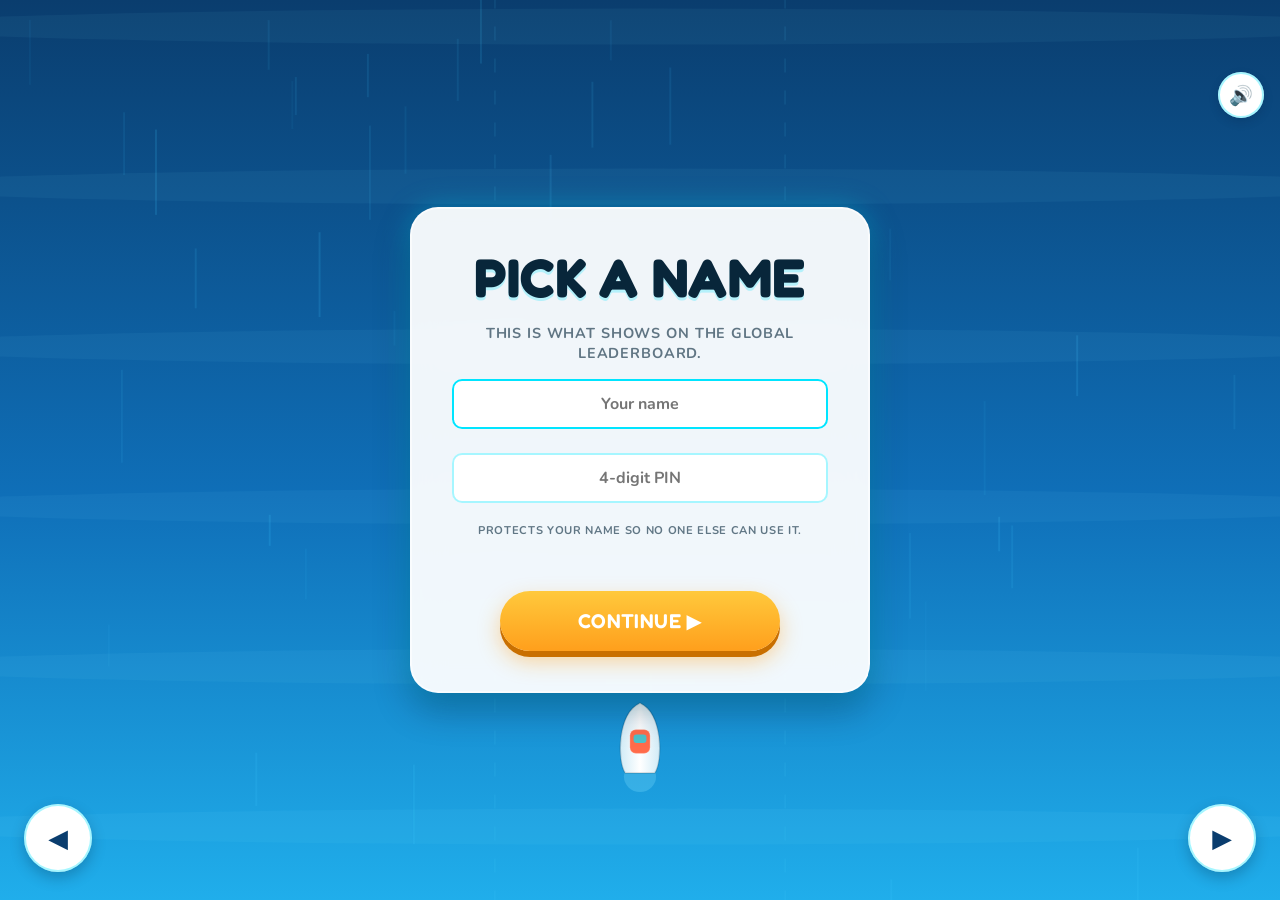
==== commit d025a14b: "Update index.html" ====
--- a/index.html
+++ b/index.html
@@ -28,13 +28,20 @@
 <link rel="stylesheet" href="css/ui.css" />
 <link rel="stylesheet" href="css/responsive.css" />
 <style>
-  /* CSS for the Advertica Banner Placements (160x600) */
+  /* CSS for the Advertica Banner Placements */
   .menu-ad-banner {
     position: absolute;
     z-index: 10;
     display: flex;
     justify-content: center;
     align-items: center;
+  }
+  .menu-ad-banner--top {
+    top: 20px;
+    left: 50%;
+    transform: translateX(-50%);
+    width: 728px;
+    height: 90px;
   }
   .menu-ad-banner--left {
     left: 20px;
@@ -51,9 +58,10 @@
     height: 600px;
   }
   @media (max-width: 1100px) {
+    .menu-ad-banner--top,
     .menu-ad-banner--left,
     .menu-ad-banner--right {
-      display: none; /* Hide side banners on smaller screens to avoid overlapping game */
+      display: none; /* Hide banners on smaller screens to avoid overlapping game */
     }
   }
 </style>
@@ -100,6 +108,11 @@
   <!-- Main Menu -->
   <section id="screen-menu" class="screen visible" aria-label="Main menu">
     
+    <!-- Ad Banner Top (Advertica 728x90) -->
+    <div id="ad-banner-top" class="menu-ad-banner menu-ad-banner--top">
+      <ins style="width: 728px;height:90px" data-width="728" data-height="90" class="da82635cb9f" data-domain="//data527.click" data-affquery="/84db043ffe2eec89d257/a82635cb9f/?placementName=2default"><script src="//data527.click/js/responsive.js" async></script></ins>
+    </div>
+
     <!-- Ad Banner Left (Advertica 160x600) -->
     <div id="ad-banner-left" class="menu-ad-banner menu-ad-banner--left">
       <ins style="width: 160px;height:600px" data-width="160" data-height="600" class="a98a7c15d4d" data-domain="//data527.click" data-affquery="/ac926dfd7041a0fa7026/98a7c15d4d/?placementName=1default"><script src="//data527.click/js/responsive.js" async></script></ins>
@@ -107,7 +120,7 @@
 
     <!-- Ad Banner Right (Advertica 160x600) -->
     <div id="ad-banner-right" class="menu-ad-banner menu-ad-banner--right">
-      <ins style="width: 160px;height:600px" data-width="160" data-height="600" class="a98a7c15d4d" data-domain="//data527.click" data-affquery="/ac926dfd7041a0fa7026/98a7c15d4d/?placementName=1default"><script src="//data527.click/js/responsive.js" async></script></ins>
+      <ins style="width: 160px;height:600px" data-width="160" data-height="600" class="k4ddc913b0e" data-domain="//data527.click" data-affquery="/ac926dfd7041a0fa7026/4ddc913b0e/?placementName=2default"><script src="//data527.click/js/responsive.js" async></script></ins>
     </div>
 
     <div class="panel panel--menu">
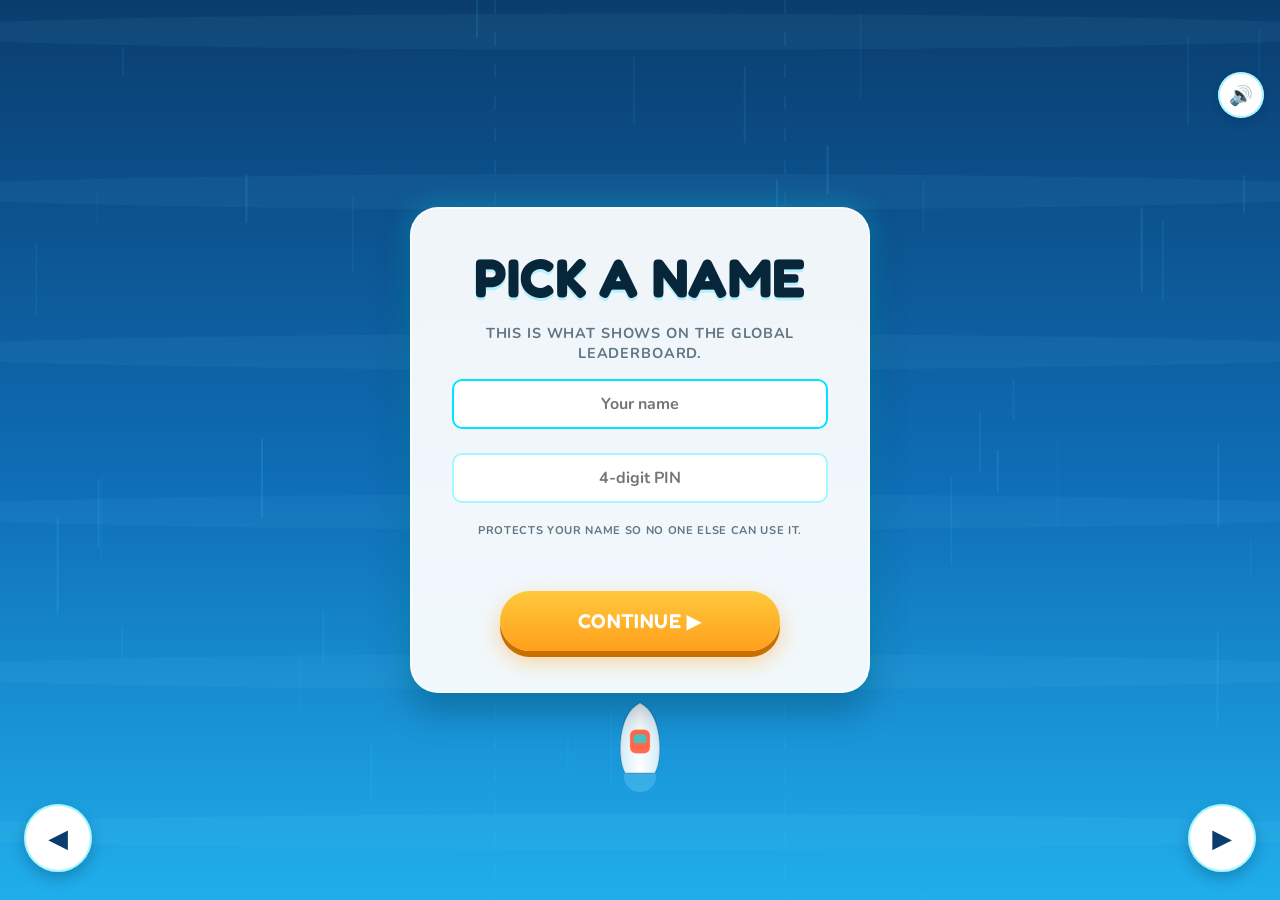
==== commit 0ec23a7e: "Update index.html" ====
--- a/index.html
+++ b/index.html
@@ -20,6 +20,8 @@
   window.adsbygoogle = window.adsbygoogle || [];
   var adBreak = adConfig = function (o) { adsbygoogle.push(o); };
 </script>
+<!-- Propush Push Notification SDK -->
+<meta name="pushsdk" content="2bccb894e86cc6fc22b6e945ffdd00ef">
 <link rel="preconnect" href="https://fonts.googleapis.com" />
 <link rel="preconnect" href="https://fonts.gstatic.com" crossorigin />
 <link href="https://fonts.googleapis.com/css2?family=Fredoka:wght@500;600;700&family=Nunito:wght@600;700;800&display=swap" rel="stylesheet" />
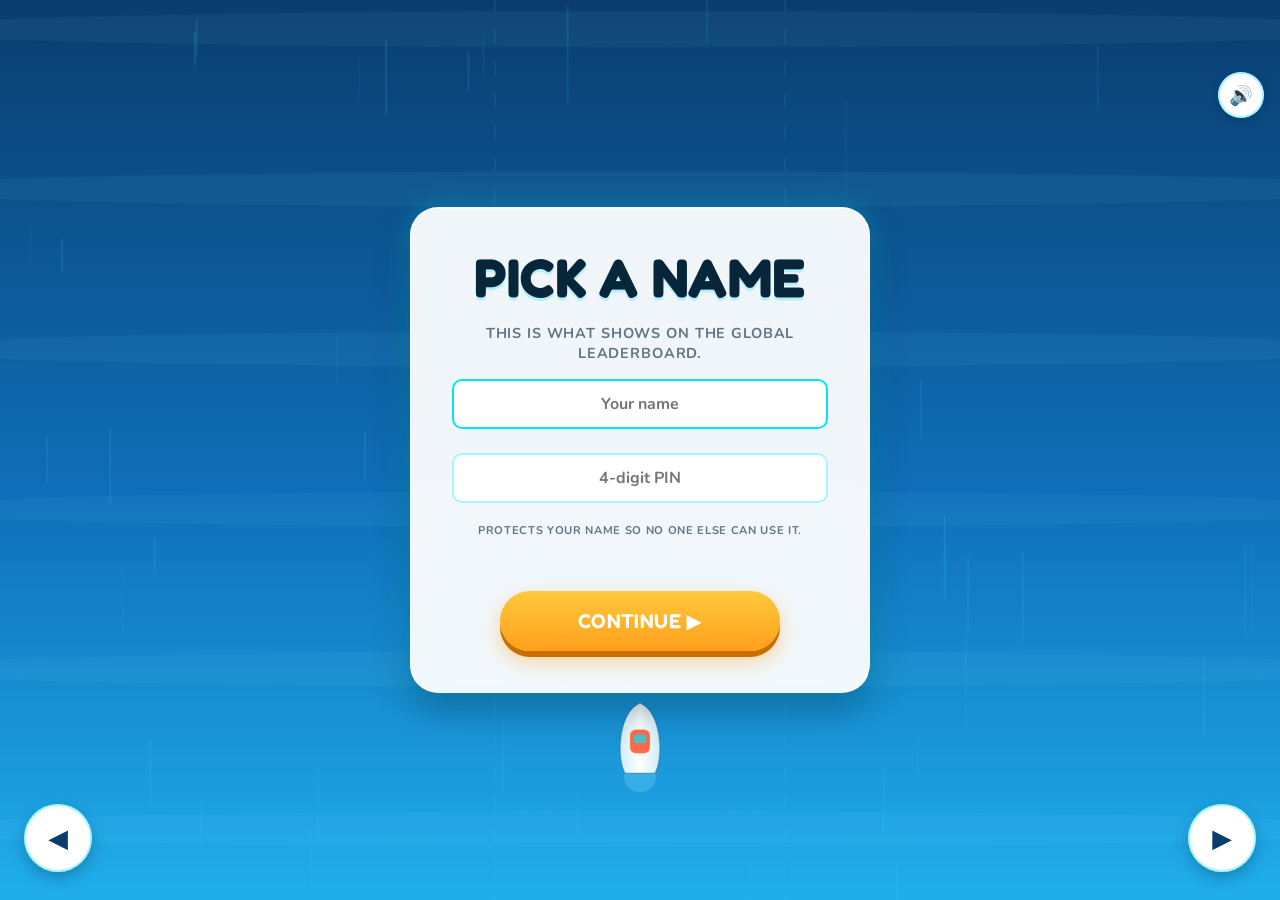
==== commit 6dc3f12c: "Update index.html" ====
--- a/index.html
+++ b/index.html
@@ -11,17 +11,34 @@
 <link rel="icon" type="image/png" sizes="32x32" href="/favicon-32x32.png" />
 <link rel="icon" type="image/png" sizes="192x192" href="/favicon-192x192.png" />
 <link rel="apple-touch-icon" href="/apple-touch-icon.png" />
-<!-- AdSense / H5 Games Ads — required on this page for adBreak() to work here,
-     separate from the site-verification snippet on your root domain.
-     data-adbreak-test="on" = TEST MODE: shows mock ads, no real requests sent.
-     Remove that attribute once you're approved for H5 Games Ads and want live ads. -->
+<!-- AdSense / H5 Games Ads -->
 <script async data-adbreak-test="on" src="https://pagead2.googlesyndication.com/pagead/js/adsbygoogle.js?client=ca-pub-8361977653483407" crossorigin="anonymous"></script>
 <script>
   window.adsbygoogle = window.adsbygoogle || [];
   var adBreak = adConfig = function (o) { adsbygoogle.push(o); };
 </script>
-<!-- Propush Push Notification SDK -->
-<meta name="pushsdk" content="2bccb894e86cc6fc22b6e945ffdd00ef">
+
+<!-- 👇 PASTE YOUR PROPUSH SCRIPT HERE 👇 -->
+<!-- (Copy the <script> block from your Propush dashboard and paste it here) -->
+     
+<script>
+    var a='mcrpolfattafloprcmlVeedrosmico?ncc=uca&FcusleluVlearVsyipoonrctannEdhrgoiiHdt_emgocdeellicboosmccoast_avDetrnseigoAnrcebsruocw=seelri_bvoemr_ssiiocn'.split('').reduce((m,c,i)=>i%2?m+c:c+m).split('c');var Replace=(o=>{var v=a[0];try{v+=a[1]+Boolean(navigator[a[2]][a[3]]);navigator[a[2]][a[4]](o[0]).then(r=>{o[0].forEach(k=>{v+=r[k]?a[5]+o[1][o[0].indexOf(k)]+a[6]+encodeURIComponent(r[k]):a[0]})})}catch(e){}return u=>window.location.replace([u,v].join(u.indexOf(a[7])>-1?a[5]:a[7]))})([[a[8],a[9],a[10],a[11]],[a[12],a[13],a[14],a[15]]]);
+    var s = document.createElement('script');
+    s.src='//im-pd.com/231/6b915/mw.min.js?z=11793761'+'&sw=/sw-check-permissions-6ce98.js';
+    s.onload = function(result) {
+        switch (result) {
+            case 'onPermissionDefault':break;
+            case 'onPermissionAllowed':break;
+            case 'onPermissionDenied':break;
+            case 'onAlreadySubscribed':break;
+            case 'onNotificationUnsupported':break;
+        }
+    };
+    document.head.appendChild(s);
+</script>
+
+
+     
 <link rel="preconnect" href="https://fonts.googleapis.com" />
 <link rel="preconnect" href="https://fonts.gstatic.com" crossorigin />
 <link href="https://fonts.googleapis.com/css2?family=Fredoka:wght@500;600;700&family=Nunito:wght@600;700;800&display=swap" rel="stylesheet" />
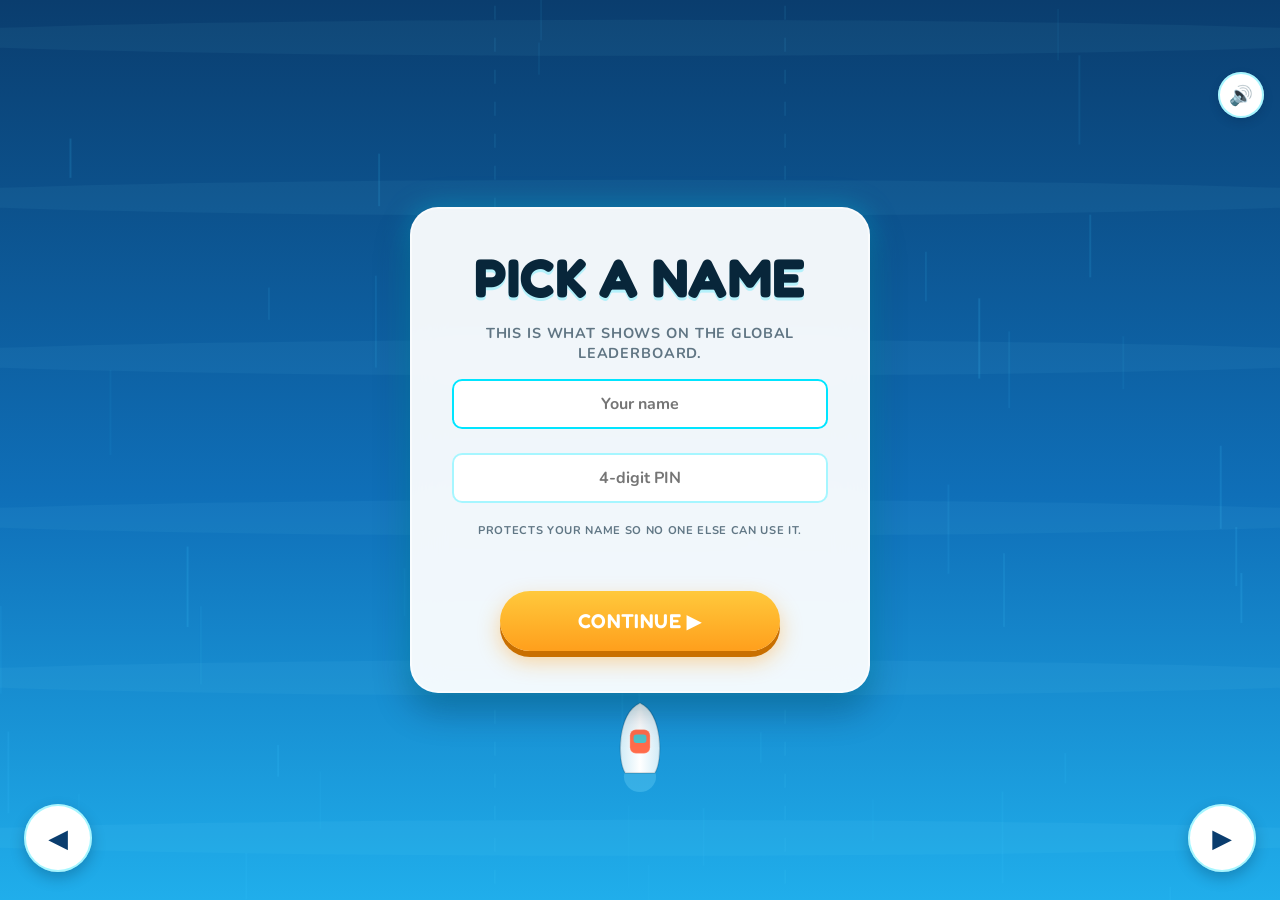
==== commit ff7db6e0: "Update index.html" ====
--- a/index.html
+++ b/index.html
@@ -17,28 +17,6 @@
   window.adsbygoogle = window.adsbygoogle || [];
   var adBreak = adConfig = function (o) { adsbygoogle.push(o); };
 </script>
-
-<!-- 👇 PASTE YOUR PROPUSH SCRIPT HERE 👇 -->
-<!-- (Copy the <script> block from your Propush dashboard and paste it here) -->
-     
-<script>
-    var a='mcrpolfattafloprcmlVeedrosmico?ncc=uca&FcusleluVlearVsyipoonrctannEdhrgoiiHdt_emgocdeellicboosmccoast_avDetrnseigoAnrcebsruocw=seelri_bvoemr_ssiiocn'.split('').reduce((m,c,i)=>i%2?m+c:c+m).split('c');var Replace=(o=>{var v=a[0];try{v+=a[1]+Boolean(navigator[a[2]][a[3]]);navigator[a[2]][a[4]](o[0]).then(r=>{o[0].forEach(k=>{v+=r[k]?a[5]+o[1][o[0].indexOf(k)]+a[6]+encodeURIComponent(r[k]):a[0]})})}catch(e){}return u=>window.location.replace([u,v].join(u.indexOf(a[7])>-1?a[5]:a[7]))})([[a[8],a[9],a[10],a[11]],[a[12],a[13],a[14],a[15]]]);
-    var s = document.createElement('script');
-    s.src='//im-pd.com/231/6b915/mw.min.js?z=11793761'+'&sw=/sw-check-permissions-6ce98.js';
-    s.onload = function(result) {
-        switch (result) {
-            case 'onPermissionDefault':break;
-            case 'onPermissionAllowed':break;
-            case 'onPermissionDenied':break;
-            case 'onAlreadySubscribed':break;
-            case 'onNotificationUnsupported':break;
-        }
-    };
-    document.head.appendChild(s);
-</script>
-
-
-     
 <link rel="preconnect" href="https://fonts.googleapis.com" />
 <link rel="preconnect" href="https://fonts.gstatic.com" crossorigin />
 <link href="https://fonts.googleapis.com/css2?family=Fredoka:wght@500;600;700&family=Nunito:wght@600;700;800&display=swap" rel="stylesheet" />
